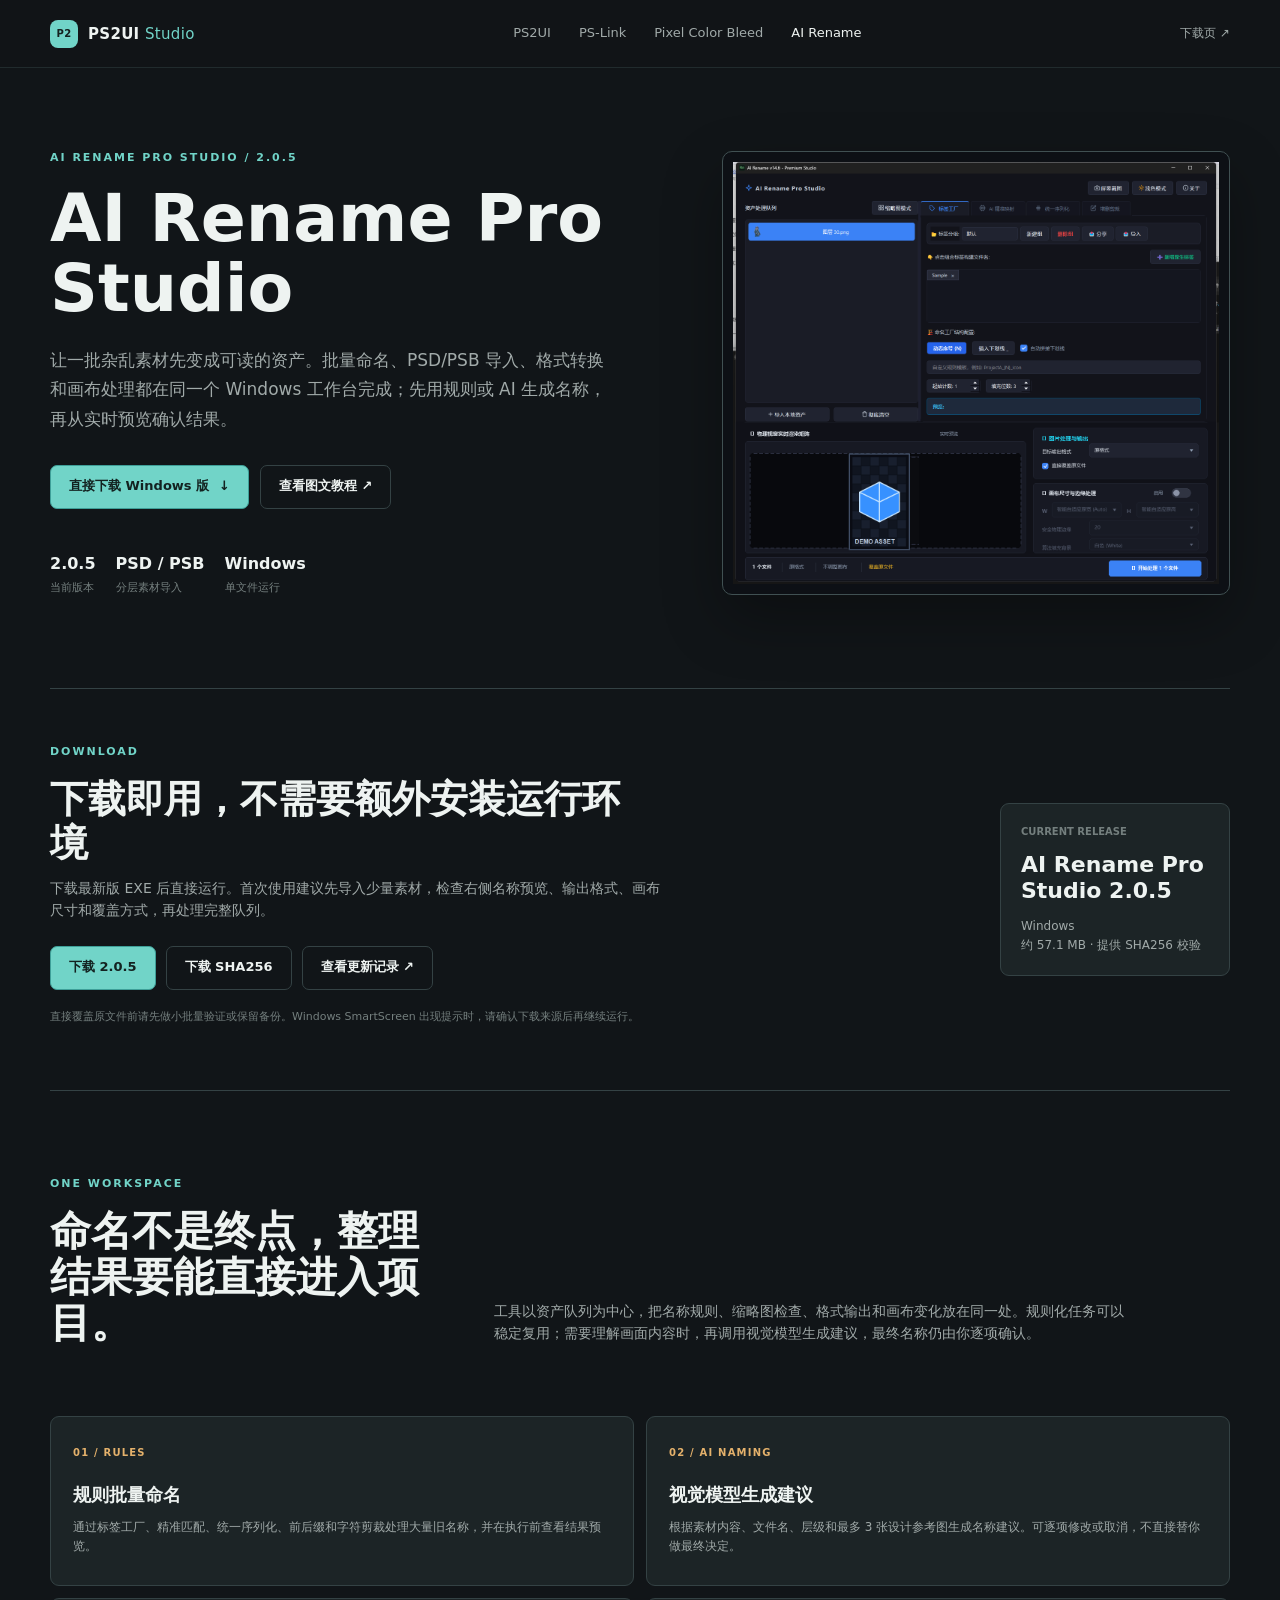
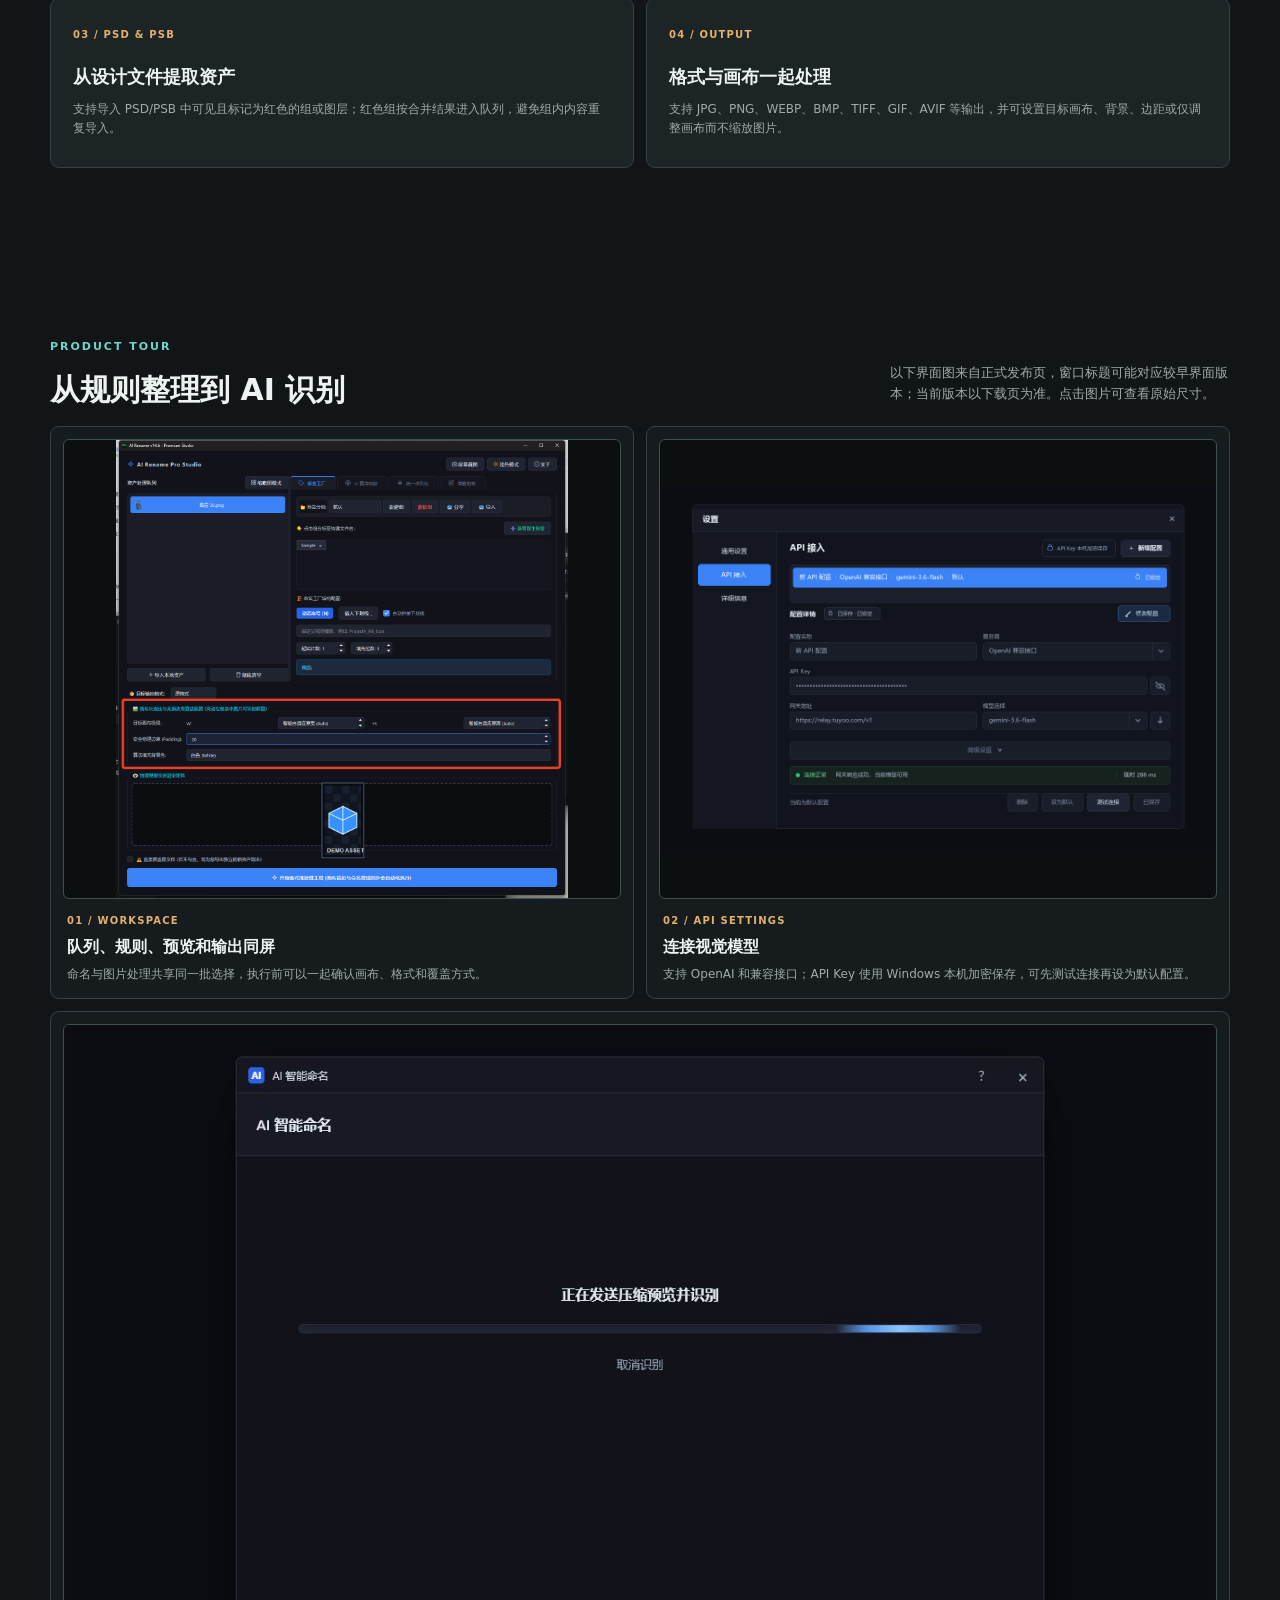
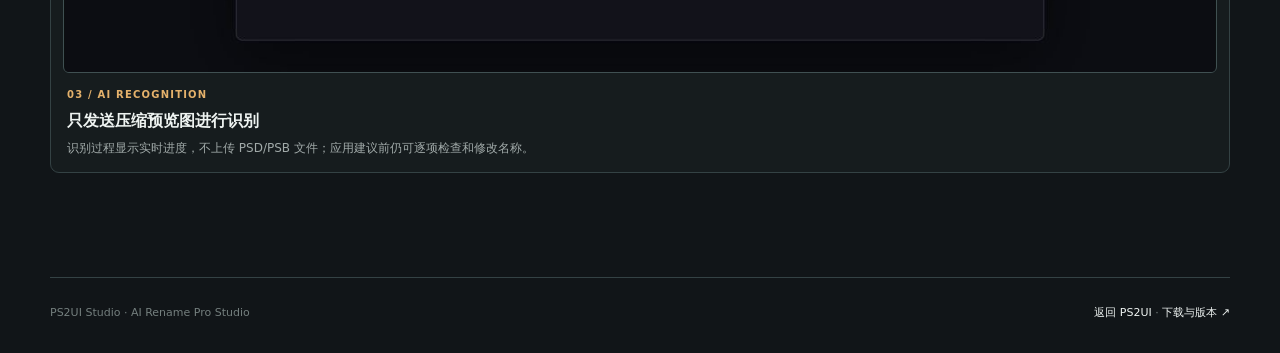
==== ai-rename.html @ 62782f6d "feat: add AI Rename product page" ====
<!doctype html>
<html lang="zh-CN">
  <head>
    <meta charset="UTF-8" />
    <meta name="viewport" content="width=device-width, initial-scale=1" />
    <meta name="theme-color" content="#111518" />
    <meta name="description" content="AI Rename Pro Studio 是面向设计资产、游戏资源和图片素材的 Windows 批量命名与整理工具。" />
    <title>AI Rename Pro Studio | PS2UI Studio</title>
    <link rel="stylesheet" href="./styles.css" />
  </head>
  <body class="tool-page">
    <header class="site-header">
      <a class="wordmark" href="./" aria-label="PS2UI Studio 首页"><span class="wordmark-mark">P2</span><span>PS2UI <em>Studio</em></span></a>
      <nav class="site-nav" aria-label="主导航">
        <a href="./">PS2UI</a>
        <a href="./ps-link.html">PS-Link</a>
        <a href="./pixel-color-bleed.html">Pixel Color Bleed</a>
        <a class="current" href="./ai-rename.html" aria-current="page">AI Rename</a>
      </nav>
      <a class="header-link" href="https://github.com/LeoWalker023/AI-Rename-Pro-Studio-Releases/releases/latest" target="_blank" rel="noreferrer">下载页 <span aria-hidden="true">↗</span></a>
    </header>

    <main id="top">
      <section class="tool-page-hero section-shell">
        <div class="tool-page-copy">
          <p class="eyebrow">AI RENAME PRO STUDIO / 2.0.5</p>
          <h1>AI Rename Pro Studio</h1>
          <p class="hero-lead">让一批杂乱素材先变成可读的资产。批量命名、PSD/PSB 导入、格式转换和画布处理都在同一个 Windows 工作台完成；先用规则或 AI 生成名称，再从实时预览确认结果。</p>
          <div class="hero-actions"><a class="button button-primary" href="https://github.com/LeoWalker023/AI-Rename-Pro-Studio-Releases/releases/download/v2.0.5/AI-Rename-Pro-Studio-2.0.5.exe">直接下载 Windows 版 <span aria-hidden="true">↓</span></a><a class="button button-quiet" href="https://github.com/LeoWalker023/AI-Rename-Pro-Studio-Releases/blob/main/docs/AI-RENAME-README.md" target="_blank" rel="noreferrer">查看图文教程 ↗</a></div>
          <div class="hero-facts" aria-label="AI Rename Pro Studio 信息"><span><strong>2.0.5</strong> 当前版本</span><span><strong>PSD / PSB</strong> 分层素材导入</span><span><strong>Windows</strong> 单文件运行</span></div>
        </div>
        <div class="tool-page-visual ai-rename-visual"><a href="./assets/ai-rename-main.png" target="_blank" rel="noreferrer"><img src="./assets/ai-rename-main.png" alt="AI Rename Pro Studio 主界面，包含资产队列、命名规则、输出与画布设置" /></a></div>
      </section>

      <section class="section-shell tool-download ai-rename-download">
        <div class="tool-download-copy">
          <p class="eyebrow">DOWNLOAD</p>
          <h2>下载即用，不需要额外安装运行环境</h2>
          <p>下载最新版 EXE 后直接运行。首次使用建议先导入少量素材，检查右侧名称预览、输出格式、画布尺寸和覆盖方式，再处理完整队列。</p>
          <div class="tool-download-actions"><a class="button button-primary" href="https://github.com/LeoWalker023/AI-Rename-Pro-Studio-Releases/releases/download/v2.0.5/AI-Rename-Pro-Studio-2.0.5.exe">下载 2.0.5</a><a class="button button-quiet" href="https://github.com/LeoWalker023/AI-Rename-Pro-Studio-Releases/releases/download/v2.0.5/AI-Rename-Pro-Studio-2.0.5.exe.sha256">下载 SHA256</a><a class="button button-quiet" href="https://github.com/LeoWalker023/AI-Rename-Pro-Studio-Releases/releases/latest" target="_blank" rel="noreferrer">查看更新记录 ↗</a></div>
          <p class="tool-note">直接覆盖原文件前请先做小批量验证或保留备份。Windows SmartScreen 出现提示时，请确认下载来源后再继续运行。</p>
        </div>
        <aside class="download-spec" aria-label="下载信息"><span>CURRENT RELEASE</span><strong>AI Rename Pro Studio 2.0.5</strong><small>Windows<br />约 57.1 MB · 提供 SHA256 校验</small></aside>
      </section>

      <section class="section-shell tool-explanation">
        <div><p class="eyebrow">ONE WORKSPACE</p><h2>命名不是终点，整理结果要能直接进入项目。</h2></div>
        <p>工具以资产队列为中心，把名称规则、缩略图检查、格式输出和画布变化放在同一处。规则化任务可以稳定复用；需要理解画面内容时，再调用视觉模型生成建议，最终名称仍由你逐项确认。</p>
      </section>

      <section class="section-shell tool-detail-grid">
        <article class="tool-detail"><span class="guide-kicker">01 / RULES</span><h3>规则批量命名</h3><p>通过标签工厂、精准匹配、统一序列化、前后缀和字符剪裁处理大量旧名称，并在执行前查看结果预览。</p></article>
        <article class="tool-detail"><span class="guide-kicker">02 / AI NAMING</span><h3>视觉模型生成建议</h3><p>根据素材内容、文件名、层级和最多 3 张设计参考图生成名称建议。可逐项修改或取消，不直接替你做最终决定。</p></article>
        <article class="tool-detail"><span class="guide-kicker">03 / PSD &amp; PSB</span><h3>从设计文件提取资产</h3><p>支持导入 PSD/PSB 中可见且标记为红色的组或图层；红色组按合并结果进入队列，避免组内内容重复导入。</p></article>
        <article class="tool-detail"><span class="guide-kicker">04 / OUTPUT</span><h3>格式与画布一起处理</h3><p>支持 JPG、PNG、WEBP、BMP、TIFF、GIF、AVIF 等输出，并可设置目标画布、背景、边距或仅调整画布而不缩放图片。</p></article>
      </section>

      <section class="section-shell ai-rename-showcase">
        <div class="panel-gallery-heading"><div><p class="eyebrow">PRODUCT TOUR</p><h3>从规则整理到 AI 识别</h3></div><p>以下界面图来自正式发布页，窗口标题可能对应较早界面版本；当前版本以下载页为准。点击图片可查看原始尺寸。</p></div>
        <div class="panel-gallery ai-rename-gallery">
          <figure class="panel-shot"><div class="panel-shot-image"><a href="./assets/ai-rename-workspace.png" target="_blank" rel="noreferrer"><img src="./assets/ai-rename-workspace.png" alt="AI Rename Pro Studio 画布处理和批量执行界面" /></a></div><figcaption><span class="panel-shot-kicker">01 / WORKSPACE</span><strong>队列、规则、预览和输出同屏</strong><span>命名与图片处理共享同一批选择，执行前可以一起确认画布、格式和覆盖方式。</span></figcaption></figure>
          <figure class="panel-shot"><div class="panel-shot-image"><a href="./assets/ai-rename-api-settings.png" target="_blank" rel="noreferrer"><img src="./assets/ai-rename-api-settings.png" alt="AI Rename Pro Studio API 接入设置界面" /></a></div><figcaption><span class="panel-shot-kicker">02 / API SETTINGS</span><strong>连接视觉模型</strong><span>支持 OpenAI 和兼容接口；API Key 使用 Windows 本机加密保存，可先测试连接再设为默认配置。</span></figcaption></figure>
          <figure class="panel-shot panel-shot-wide"><div class="panel-shot-image"><a href="./assets/ai-rename-ai-progress.jpg" target="_blank" rel="noreferrer"><img src="./assets/ai-rename-ai-progress.jpg" alt="AI Rename Pro Studio 正在发送压缩预览并进行 AI 识别" /></a></div><figcaption><span class="panel-shot-kicker">03 / AI RECOGNITION</span><strong>只发送压缩预览图进行识别</strong><span>识别过程显示实时进度，不上传 PSD/PSB 文件；应用建议前仍可逐项检查和修改名称。</span></figcaption></figure>
        </div>
      </section>
    </main>

    <footer class="site-footer section-shell"><span>PS2UI Studio · AI Rename Pro Studio</span><span><a href="./">返回 PS2UI</a> · <a href="https://github.com/LeoWalker023/AI-Rename-Pro-Studio-Releases/releases/latest" target="_blank" rel="noreferrer">下载与版本 ↗</a></span></footer>
  </body>
</html>
---- styles.css ----
:root {
  --ink: #eef3f1;
  --muted: #a1aaa9;
  --quiet: #747f7e;
  --bg: #111518;
  --band: #171d1f;
  --surface: #1c2426;
  --surface-2: #232c2e;
  --line: #344244;
  --teal: #71d4c8;
  --teal-deep: #3e9f98;
  --amber: #e4b16b;
  --coral: #e2776d;
}

* { box-sizing: border-box; }

html { scroll-behavior: smooth; }

body {
  margin: 0;
  color: var(--ink);
  background: var(--bg);
  font-family: Inter, ui-sans-serif, system-ui, -apple-system, BlinkMacSystemFont, "Segoe UI", "Microsoft YaHei", sans-serif;
  font-size: 15px;
  line-height: 1.6;
}

a { color: inherit; text-decoration: none; }

.section-shell { width: min(1180px, calc(100% - 48px)); margin: 0 auto; }

.site-header {
  position: sticky;
  top: 0;
  z-index: 10;
  display: flex;
  align-items: center;
  justify-content: space-between;
  gap: 24px;
  min-height: 68px;
  padding: 0 max(24px, calc((100vw - 1180px) / 2));
  border-bottom: 1px solid rgba(112, 143, 142, 0.18);
  background: rgba(17, 21, 24, 0.94);
  backdrop-filter: blur(14px);
}

.wordmark { display: inline-flex; align-items: center; gap: 10px; font-size: 15px; font-weight: 700; letter-spacing: .02em; }
.wordmark em { color: var(--teal); font-style: normal; font-weight: 500; }
.wordmark-mark { display: grid; place-items: center; width: 28px; height: 28px; border-radius: 8px; color: #14211f; background: var(--teal); font-size: 10px; font-weight: 800; }
.site-nav { display: flex; gap: 28px; color: var(--muted); font-size: 13px; }
.site-nav a:hover, .header-link:hover, .text-link:hover { color: var(--teal); }
.site-nav a.current { color: var(--ink); }
.header-link { color: var(--muted); font-size: 12px; }

.hero { display: grid; grid-template-columns: minmax(0, .92fr) minmax(420px, 1.08fr); align-items: center; gap: 76px; min-height: 620px; padding-top: 68px; padding-bottom: 76px; }
.eyebrow { margin: 0 0 16px; color: var(--teal); font-size: 11px; font-weight: 700; letter-spacing: .18em; }
h1, h2, h3, p { margin-top: 0; }
h1 { max-width: 620px; margin-bottom: 22px; font-size: clamp(42px, 5.2vw, 72px); line-height: 1.06; letter-spacing: 0; }
.hero-lead { max-width: 560px; margin-bottom: 30px; color: var(--muted); font-size: 17px; line-height: 1.75; }
.hero-actions { display: flex; flex-wrap: wrap; gap: 11px; }
.button { display: inline-flex; align-items: center; justify-content: center; gap: 10px; min-height: 44px; padding: 0 18px; border: 1px solid var(--line); border-radius: 7px; font-size: 13px; font-weight: 700; }
.button-primary { border-color: var(--teal-deep); color: #132220; background: var(--teal); }
.button-primary:hover { background: #8ce2d8; }
.button-quiet { color: var(--ink); background: transparent; }
.button-quiet:hover { border-color: var(--teal-deep); color: var(--teal); }
.hero-facts { display: flex; flex-wrap: wrap; gap: 20px; margin-top: 42px; color: var(--quiet); font-size: 11px; }
.hero-facts strong { display: block; margin-bottom: 3px; color: var(--ink); font-size: 16px; font-variant-numeric: tabular-nums; }

.hero-visual { min-width: 0; }
.visual-window { overflow: hidden; border: 1px solid #405052; border-radius: 12px; background: var(--surface); box-shadow: 0 25px 70px rgba(0, 0, 0, .32); }
.visual-window-bar { display: flex; align-items: center; gap: 6px; height: 40px; padding: 0 16px; border-bottom: 1px solid var(--line); color: #8d9997; background: #182022; font-size: 10px; }
.visual-window-bar span { width: 7px; height: 7px; border-radius: 50%; background: #56605f; }
.visual-window-bar span:first-child { background: var(--coral); }
.visual-window-bar span:nth-child(2) { background: var(--amber); }
.visual-window-bar span:nth-child(3) { background: var(--teal); }
.visual-window-bar b { margin-left: 8px; font-weight: 600; letter-spacing: .06em; }
.visual-window-body { display: grid; grid-template-columns: 148px minmax(0, 1fr); min-height: 360px; }
.visual-sidebar { padding: 22px 14px; border-right: 1px solid var(--line); background: #192022; }
.sidebar-label { display: block; margin-bottom: 10px; color: #6f7c7a; font-size: 9px; font-weight: 700; letter-spacing: .14em; }
.sidebar-label.lower { margin-top: 28px; }
.sidebar-item { display: block; padding: 8px 9px; border-radius: 5px; color: #87918f; font-size: 11px; }
.sidebar-item.active { color: var(--ink); background: #2b4746; }
.target-chip { display: inline-block; margin: 0 4px 6px 0; padding: 3px 6px; border: 1px solid #3d5554; border-radius: 999px; color: #8cc3bd; font-size: 9px; }
.visual-stage { display: flex; flex-direction: column; justify-content: center; min-width: 0; padding: 30px 34px; background: #202729; }
.stage-caption, .stage-footer { display: flex; justify-content: space-between; gap: 16px; color: #8c9997; font-size: 10px; }
.stage-caption b { color: var(--teal); font-weight: 600; }
.slice-art { display: grid; grid-template-columns: 26% 48% 26%; grid-template-rows: 29% 42% 29%; width: min(100%, 390px); aspect-ratio: 1.9; margin: 24px auto; border: 1px solid #74cfc6; background: #315b58; box-shadow: 0 14px 28px rgba(0, 0, 0, .25); }
.slice-art i { display: block; border: 1px solid rgba(164, 238, 230, .3); background: #407772; }
.slice-art i:nth-child(2), .slice-art i:nth-child(4), .slice-art i:nth-child(6), .slice-art i:nth-child(8) { background: #4e9189; }
.slice-art i:nth-child(5) { background: #65a8a0; }
.stage-footer { justify-content: flex-start; align-items: center; flex-wrap: wrap; }
.stage-dot, .live-dot { display: inline-block; width: 7px; height: 7px; border-radius: 50%; background: var(--teal); box-shadow: 0 0 0 3px rgba(113, 212, 200, .12); }
.stage-size { margin-left: auto; color: #6c7b79; }

.release-band { display: flex; justify-content: space-between; gap: 24px; padding: 15px max(24px, calc((100vw - 1180px) / 2)); border-top: 1px solid var(--line); border-bottom: 1px solid var(--line); color: var(--muted); background: var(--band); font-size: 12px; }
.release-band > div:first-child { display: flex; align-items: center; gap: 10px; color: var(--ink); }
.release-band-note { color: var(--quiet); }

.content-section { padding-top: 104px; padding-bottom: 104px; }
.section-heading { display: flex; align-items: end; justify-content: space-between; gap: 48px; margin-bottom: 36px; }
.section-heading.compact { margin-bottom: 28px; }
.section-heading h2 { margin-bottom: 0; font-size: clamp(28px, 3vw, 42px); line-height: 1.15; }
.section-heading > p { max-width: 390px; margin-bottom: 3px; color: var(--muted); font-size: 13px; }
.text-link { color: var(--teal); font-size: 12px; font-weight: 700; white-space: nowrap; }
.product-grid { display: grid; grid-template-columns: repeat(3, minmax(0, 1fr)); gap: 12px; }
.product-card { display: flex; flex-direction: column; min-height: 258px; padding: 22px; border: 1px solid var(--line); border-radius: 9px; background: var(--surface); }
.product-card:hover { border-color: #50706e; background: var(--surface-2); }
.product-card-featured { border-color: #5b9f98; background: #203331; }
.product-card-featured:hover { border-color: var(--teal); background: #27413f; }
.product-card-featured .product-icon { border-color: var(--teal); color: #112321; background: var(--teal); }
.product-card-featured .product-kind { color: var(--amber); }
.product-top { display: flex; align-items: flex-start; justify-content: space-between; gap: 16px; }
.product-icon { display: grid; place-items: center; width: 32px; height: 32px; border: 1px solid #4a6664; border-radius: 8px; color: var(--teal); background: #243a39; font-size: 10px; font-weight: 800; letter-spacing: .04em; }
.product-kind { color: var(--quiet); font-size: 10px; text-align: right; }
.product-card h3 { margin: 24px 0 6px; font-size: 20px; }
.product-host { min-height: 42px; color: var(--muted); font-size: 12px; }
.product-description { margin: 0; color: var(--quiet); font-size: 12px; line-height: 1.55; }
.product-meta { display: flex; align-items: center; justify-content: space-between; gap: 10px; margin-top: auto; padding-top: 20px; border-top: 1px solid #303b3d; }
.product-version { color: var(--teal); font-size: 12px; font-weight: 700; font-variant-numeric: tabular-nums; }
.product-download { color: var(--ink); font-size: 12px; font-weight: 700; }
.product-download:hover { color: var(--teal); }
.loading-state { grid-column: 1 / -1; padding: 28px; border: 1px dashed var(--line); color: var(--muted); text-align: center; }
.error-state { color: var(--coral); }

.installer-showcase { border-top: 1px solid var(--line); }
.installer-gallery { display: grid; grid-template-columns: repeat(2, minmax(0, 1fr)); gap: 12px; }
.installer-shot { min-width: 0; margin: 0; padding: 12px; border: 1px solid var(--line); border-radius: 9px; background: #161c1e; }
.installer-shot-main { grid-column: 1 / -1; }
.installer-shot-image { display: flex; align-items: center; justify-content: center; width: 100%; overflow: hidden; aspect-ratio: 1.3; border: 1px solid #405052; border-radius: 6px; background: #0b0f10; }
.installer-shot-main .installer-shot-image { max-height: 720px; aspect-ratio: 1.64; }
.installer-shot-image img { display: block; width: 100%; height: 100%; object-fit: contain; }
.installer-shot figcaption { display: flex; flex-direction: column; gap: 5px; padding: 14px 4px 2px; }
.installer-shot strong { font-size: 16px; }
.installer-shot figcaption span:last-child { color: var(--muted); font-size: 12px; }

.workflow-section { border-top: 1px solid var(--line); }
.workflow-line { display: grid; grid-template-columns: repeat(3, 1fr); gap: 0; border-top: 1px solid var(--line); }
.workflow-step { min-height: 204px; padding: 24px 28px 20px 0; border-right: 1px solid var(--line); }
.workflow-step + .workflow-step { padding-left: 28px; }
.workflow-step:last-child { border-right: 0; }
.step-number { color: var(--amber); font-size: 11px; font-weight: 700; letter-spacing: .12em; }
.workflow-step h3 { margin: 24px 0 8px; font-size: 17px; }
.workflow-step p { max-width: 260px; margin-bottom: 0; color: var(--muted); font-size: 12px; }

.tutorial-section { border-top: 1px solid var(--line); }
.tutorial-video { display: grid; grid-template-columns: minmax(220px, .72fr) minmax(0, 1.28fr); align-items: stretch; gap: 30px; margin-bottom: 38px; padding: 22px; border: 1px solid var(--line); border-radius: 9px; background: linear-gradient(115deg, #1b2527 0%, #182022 100%); }
.tutorial-video-copy { display: flex; flex-direction: column; justify-content: center; min-width: 0; }
.tutorial-video-copy .eyebrow { margin-bottom: 12px; }
.tutorial-video-copy h3 { max-width: 340px; margin-bottom: 12px; font-size: clamp(21px, 2.4vw, 30px); line-height: 1.2; }
.tutorial-video-copy p:not(.eyebrow) { max-width: 380px; margin-bottom: 22px; color: var(--muted); font-size: 13px; }
.tutorial-video-details { display: flex; align-items: center; justify-content: space-between; flex-wrap: wrap; gap: 12px; color: var(--quiet); font-size: 11px; }
.video-download { color: var(--teal); font-weight: 700; }
.video-download:hover { color: var(--ink); }
.tutorial-video-frame { min-width: 0; overflow: hidden; aspect-ratio: 16 / 9; border: 1px solid #405052; border-radius: 7px; background: #0b0f10; box-shadow: 0 18px 34px rgba(0, 0, 0, .22); }
.tutorial-video-frame video { display: block; width: 100%; height: 100%; background: #0b0f10; object-fit: contain; }
.panel-gallery-heading { display: flex; align-items: end; justify-content: space-between; gap: 28px; margin: 46px 0 18px; }
.panel-gallery-heading h3 { margin-bottom: 0; font-size: clamp(21px, 2.4vw, 30px); line-height: 1.2; }
.panel-gallery-heading > p { max-width: 340px; margin-bottom: 3px; color: var(--muted); font-size: 13px; }
.panel-gallery { display: grid; grid-template-columns: repeat(3, minmax(0, 1fr)); gap: 12px; margin-bottom: 38px; }
.panel-shot { min-width: 0; margin: 0; padding: 12px; border: 1px solid var(--line); border-radius: 9px; background: #161c1e; }
.panel-shot-image { display: flex; align-items: flex-start; justify-content: center; height: 620px; overflow: hidden; border: 1px solid #405052; border-radius: 6px; background: #0b0f10; }
.panel-shot-image a { display: flex; align-items: flex-start; justify-content: center; width: 100%; height: 100%; }
.panel-shot-image img { display: block; width: 100%; height: 100%; object-fit: contain; }
.panel-shot figcaption { display: flex; flex-direction: column; gap: 5px; padding: 14px 4px 2px; }
.panel-shot-kicker { color: var(--amber); font-size: 10px; font-weight: 700; letter-spacing: .12em; }
.panel-shot strong { font-size: 16px; }
.panel-shot figcaption span:last-child { color: var(--muted); font-size: 12px; }
.guide-grid { display: grid; grid-template-columns: repeat(3, 1fr); gap: 12px; }
.guide-item { display: flex; flex-direction: column; min-height: 180px; padding: 22px; border: 1px solid var(--line); border-radius: 9px; background: #161c1e; }
.guide-item:hover { border-color: #50706e; background: var(--surface); }
.guide-kicker { color: var(--amber); font-size: 10px; font-weight: 700; letter-spacing: .12em; }
.guide-item strong { margin: 24px 0 7px; font-size: 17px; }
.guide-item span:last-child { color: var(--muted); font-size: 12px; }

.tool-page-hero { display: grid; grid-template-columns: minmax(0, 1fr) minmax(340px, .84fr); align-items: center; gap: 68px; min-height: 620px; padding-top: 72px; padding-bottom: 82px; }
.tool-page-copy { min-width: 0; }
.tool-page-copy h1 { max-width: 660px; margin-bottom: 22px; }
.tool-page-visual { display: flex; align-items: flex-start; justify-content: center; min-width: 0; max-height: 590px; overflow: hidden; border: 1px solid #405052; border-radius: 10px; background: #0b0f10; box-shadow: 0 24px 60px rgba(0, 0, 0, .3); }
.tool-page-visual img { display: block; width: 100%; height: 100%; object-fit: contain; }
.tool-page-visual:not(.pixel-bleed-visual) img { width: auto; max-width: 100%; max-height: 590px; }
.pixel-bleed-visual { min-height: 500px; padding: 18px; background: #0f1415; }
.ai-rename-visual { padding: 10px; background: #0d1015; }
.ai-rename-visual a { display: flex; align-items: center; justify-content: center; width: 100%; height: 100%; }
.ai-rename-download { grid-template-columns: minmax(0, 1fr) 260px; }
.download-spec { display: grid; gap: 12px; padding: 20px; border: 1px solid var(--line); border-radius: 9px; background: var(--surface); }
.download-spec span { color: var(--quiet); font-size: 10px; font-weight: 700; letter-spacing: 0; }
.download-spec strong { font-size: 22px; line-height: 1.2; }
.download-spec small { color: var(--muted); font-size: 12px; }
.tool-download { display: grid; grid-template-columns: minmax(0, 1fr) 230px; align-items: center; gap: 48px; padding-top: 54px; padding-bottom: 54px; border-top: 1px solid var(--line); border-bottom: 1px solid var(--line); }
.tool-download-copy h2 { max-width: 580px; margin-bottom: 12px; font-size: clamp(26px, 3vw, 42px); line-height: 1.15; }
.tool-download-copy > p:not(.eyebrow) { max-width: 620px; color: var(--muted); font-size: 14px; }
.tool-download-actions { display: flex; align-items: center; flex-wrap: wrap; gap: 10px; margin-top: 24px; }
.tool-note { margin-top: 18px; color: var(--quiet) !important; font-size: 11px !important; }
.qr-panel { display: flex; flex-direction: column; align-items: center; gap: 8px; padding: 16px; border: 1px solid var(--line); border-radius: 9px; background: var(--surface); text-align: center; }
.qr-panel img { display: block; width: 180px; height: 180px; padding: 8px; border-radius: 5px; background: #f2f5f2; }
.qr-panel strong { font-size: 14px; }
.qr-panel span { color: var(--muted); font-size: 11px; }
.tool-detail-grid { display: grid; grid-template-columns: repeat(2, minmax(0, 1fr)); gap: 12px; padding-top: 70px; padding-bottom: 104px; }
.tool-detail { min-height: 170px; padding: 22px; border: 1px solid var(--line); border-radius: 9px; background: var(--surface); }
.tool-detail h3 { margin: 18px 0 8px; font-size: 18px; }
.tool-detail p { margin-bottom: 0; color: var(--muted); font-size: 12px; }
.tool-explanation { display: grid; grid-template-columns: minmax(220px, .7fr) minmax(0, 1.3fr); align-items: end; gap: 48px; padding-top: 84px; padding-bottom: 0; }
.tool-explanation h2 { max-width: 390px; margin-bottom: 0; font-size: clamp(28px, 3.2vw, 44px); line-height: 1.12; }
.tool-explanation > p { max-width: 640px; margin-bottom: 2px; color: var(--muted); font-size: 14px; }
.ps-link-showcase { padding-top: 20px; padding-bottom: 94px; }
.ps-link-gallery { grid-template-columns: repeat(2, minmax(0, 1fr)); }
.ps-link-gallery .panel-shot-image { align-items: center; height: 480px; }
.ps-link-gallery .panel-shot-image a { align-items: center; }
.ps-link-gallery .panel-shot-image img { width: 100%; height: 100%; object-fit: contain; }
.ps-link-gallery .panel-shot-wide { grid-column: 1 / -1; }
.ps-link-gallery .panel-shot-wide .panel-shot-image { height: 520px; }
.ai-rename-showcase { padding-top: 20px; padding-bottom: 104px; }
.ai-rename-gallery { grid-template-columns: repeat(2, minmax(0, 1fr)); margin-bottom: 0; }
.ai-rename-gallery .panel-shot-image { align-items: center; height: 460px; }
.ai-rename-gallery .panel-shot-image a { align-items: center; }
.ai-rename-gallery .panel-shot-image img { width: 100%; height: 100%; object-fit: contain; }
.ai-rename-gallery .panel-shot-wide { grid-column: 1 / -1; }
.ai-rename-gallery .panel-shot-wide .panel-shot-image { height: auto; aspect-ratio: 16 / 9; }

.site-footer { display: flex; justify-content: space-between; gap: 24px; padding-top: 26px; padding-bottom: 32px; border-top: 1px solid var(--line); color: var(--quiet); font-size: 11px; }
.site-footer a { color: var(--ink); text-decoration: none; }
.site-footer a:hover { color: var(--teal); }

@media (max-width: 900px) {
  .hero { grid-template-columns: 1fr; gap: 42px; min-height: auto; padding-top: 58px; }
  .hero-visual { max-width: 680px; }
  .tool-page-hero { grid-template-columns: 1fr; gap: 42px; min-height: auto; padding-top: 58px; }
  .tool-page-visual { max-width: 620px; }
  .tool-page-visual:not(.pixel-bleed-visual) { justify-self: start; }
  .product-grid { grid-template-columns: repeat(2, minmax(0, 1fr)); }
}

@media (max-width: 640px) {
  .section-shell { width: min(100% - 32px, 560px); }
  .site-header { flex-wrap: wrap; gap: 8px 14px; padding: 10px 16px 0; }
  .site-nav { order: 3; width: calc(100% + 32px); margin: 0 -16px; padding: 0 16px; overflow-x: auto; gap: 4px; border-top: 1px solid rgba(112, 143, 142, .14); scrollbar-width: none; }
  .site-nav::-webkit-scrollbar { display: none; }
  .site-nav a { flex: 0 0 auto; padding: 10px 11px 9px; border-bottom: 2px solid transparent; white-space: nowrap; }
  .site-nav a.current { border-bottom-color: var(--teal); }
  .header-link { margin-left: auto; }
  h1 { font-size: 42px; }
  .hero-lead { font-size: 15px; }
  .hero-facts { gap: 14px; }
  .visual-window-body { grid-template-columns: 1fr; }
  .visual-sidebar { display: none; }
  .visual-stage { padding: 24px 18px; }
  .tool-page-visual { max-height: 560px; }
  .pixel-bleed-visual { min-height: 380px; padding: 12px; }
  .ai-rename-download { grid-template-columns: 1fr; }
  .tool-download { grid-template-columns: 1fr; gap: 28px; padding-top: 40px; padding-bottom: 40px; }
  .qr-panel { justify-self: start; }
  .tool-detail-grid { grid-template-columns: 1fr; padding-top: 46px; padding-bottom: 68px; }
  .tool-explanation { grid-template-columns: 1fr; gap: 18px; padding-top: 58px; }
  .release-band { flex-direction: column; gap: 5px; padding-left: 16px; padding-right: 16px; }
  .section-heading { display: block; }
  .section-heading > p { margin-top: 18px; }
  .tutorial-video { grid-template-columns: 1fr; gap: 20px; margin-bottom: 28px; padding: 16px; }
  .tutorial-video-copy h3 { max-width: none; }
  .tutorial-video-copy p:not(.eyebrow) { max-width: none; }
  .panel-gallery-heading { display: block; margin-top: 34px; }
  .panel-gallery-heading > p { max-width: none; margin-top: 12px; }
  .panel-gallery { grid-template-columns: 1fr; }
  .panel-shot-image { height: min(720px, 178vw); }
  .installer-gallery { grid-template-columns: 1fr; }
  .installer-shot-main { grid-column: auto; }
  .installer-shot-image, .installer-shot-main .installer-shot-image { max-height: none; }
  .installer-shot-main .installer-shot-image { aspect-ratio: 1.372; }
  .installer-shot:nth-child(2) .installer-shot-image { aspect-ratio: 1.161; }
  .installer-shot:nth-child(3) .installer-shot-image { aspect-ratio: 1.079; }
  .ps-link-gallery { grid-template-columns: 1fr; }
  .ps-link-gallery .panel-shot-wide { grid-column: auto; }
  .ps-link-gallery .panel-shot-image, .ps-link-gallery .panel-shot-wide .panel-shot-image { height: min(620px, 150vw); }
  .ai-rename-gallery { grid-template-columns: 1fr; }
  .ai-rename-gallery .panel-shot-wide { grid-column: auto; }
  .ai-rename-gallery .panel-shot-image, .ai-rename-gallery .panel-shot-wide .panel-shot-image { height: auto; min-height: 260px; aspect-ratio: 4 / 3; }
  .product-grid, .guide-grid { grid-template-columns: 1fr; }
  .workflow-line { grid-template-columns: 1fr; }
  .workflow-step, .workflow-step + .workflow-step { min-height: auto; padding: 22px 0; border-right: 0; border-bottom: 1px solid var(--line); }
  .workflow-step:last-child { border-bottom: 0; }
  .site-footer { display: block; }
  .site-footer span { display: block; }
  .site-footer span + span { margin-top: 8px; }
}
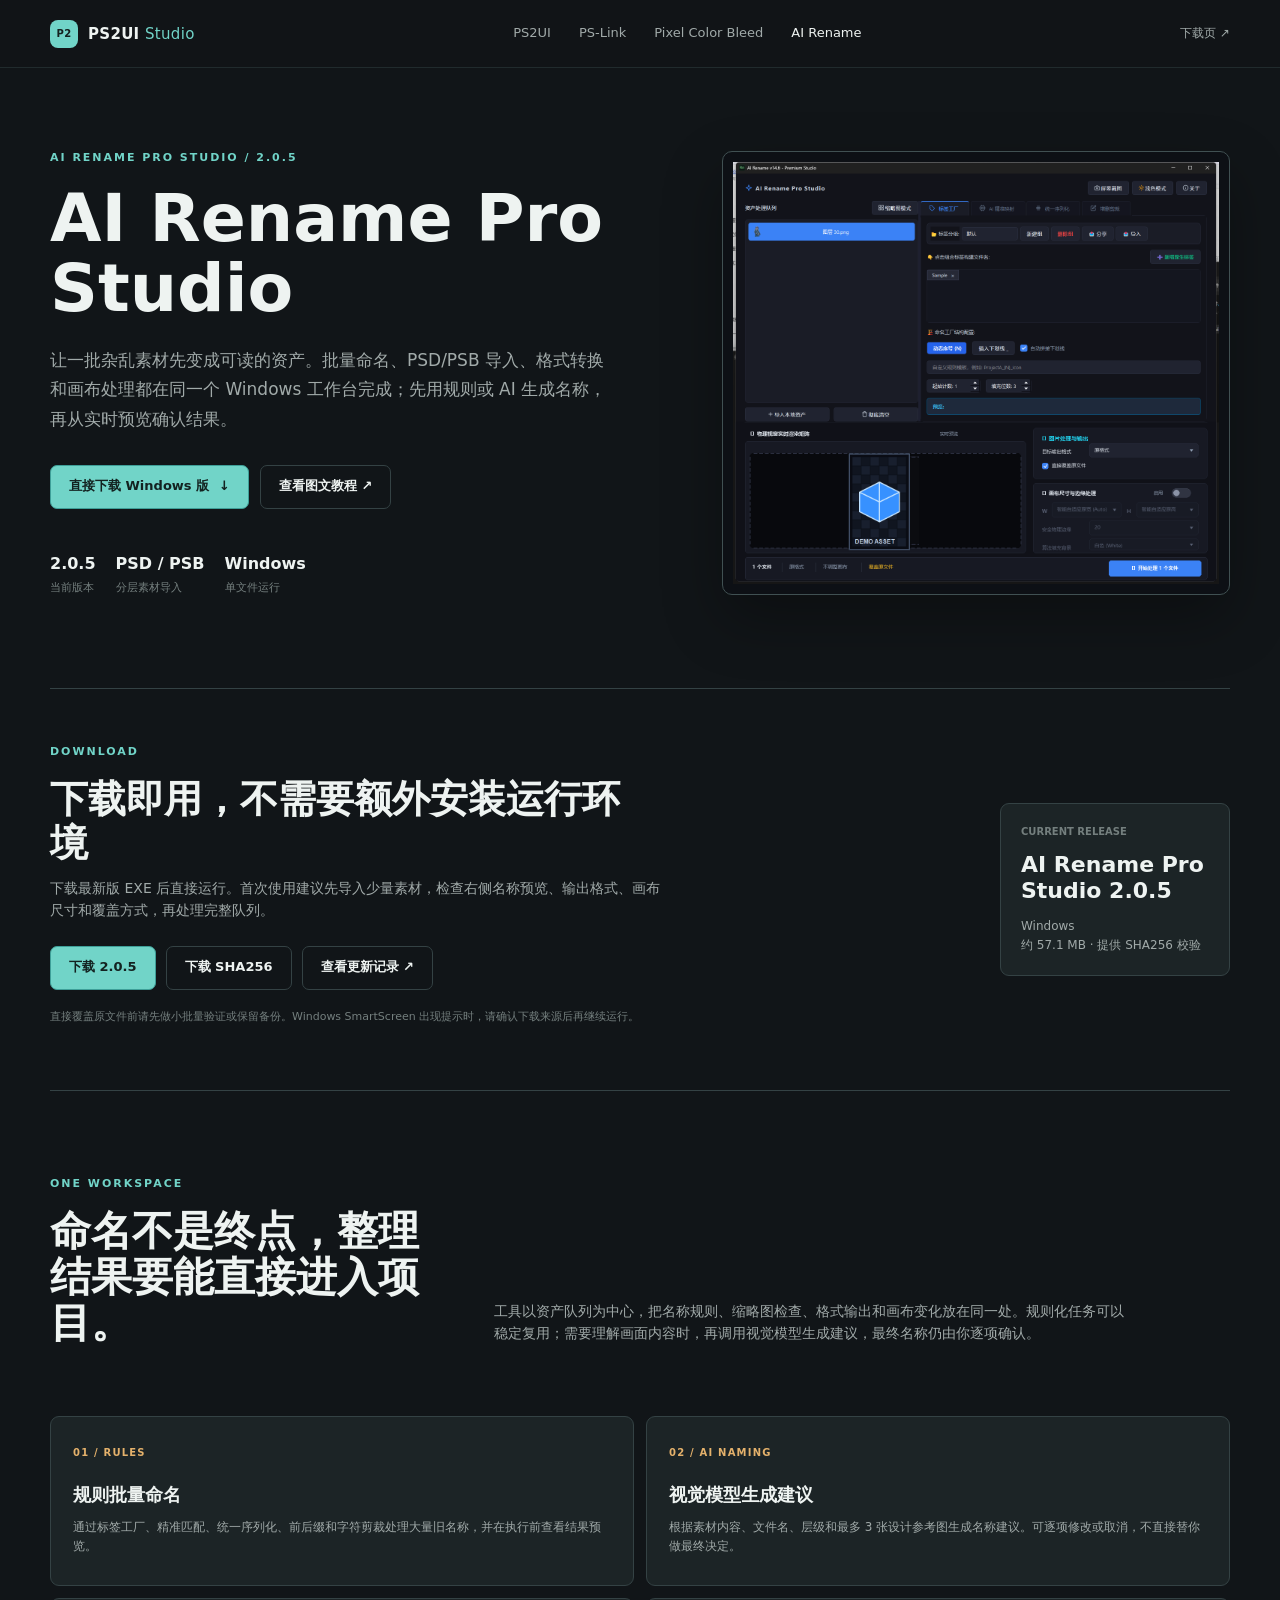
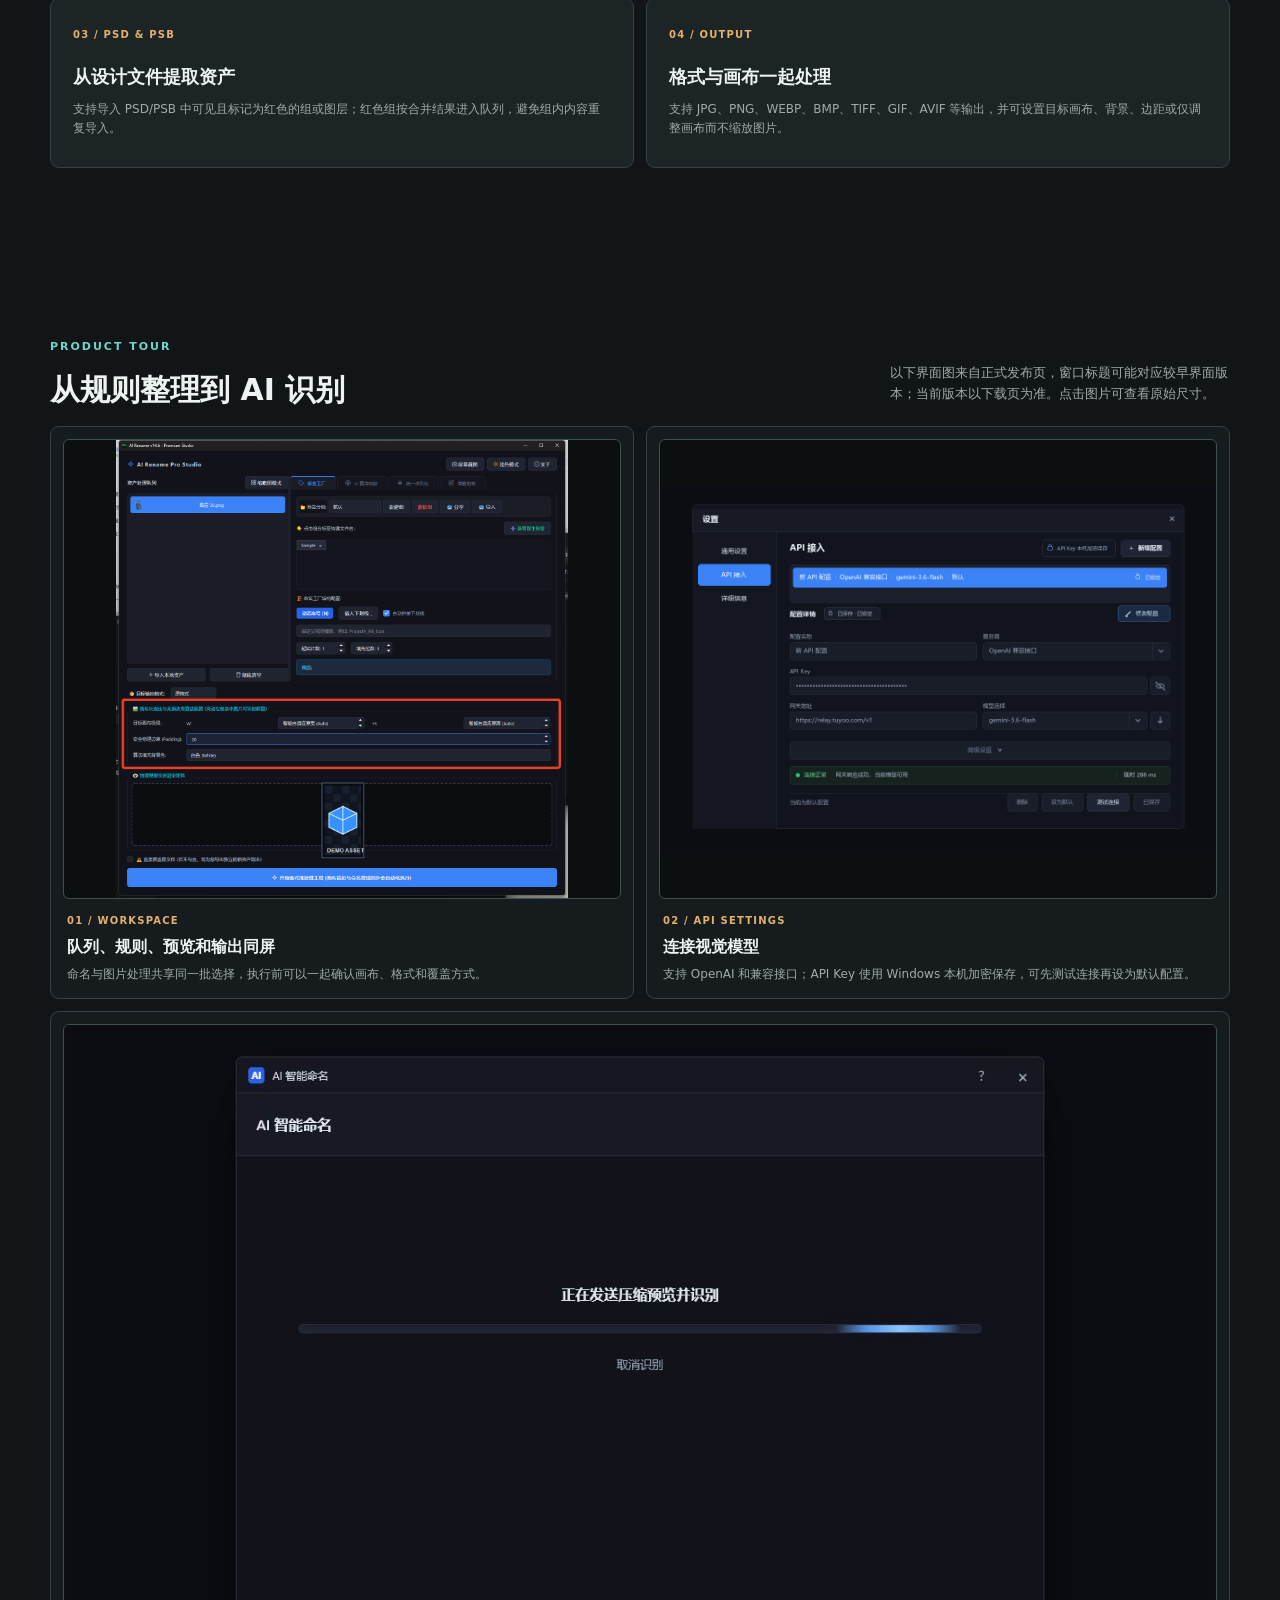
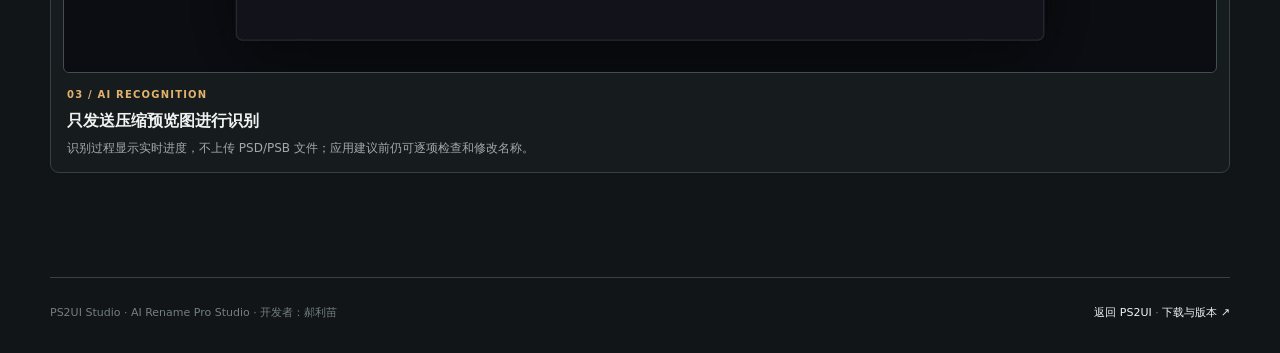
==== commit db6361fd: "docs: add developer credit" ====
--- a/ai-rename.html
+++ b/ai-rename.html
@@ -65,6 +65,6 @@
       </section>
     </main>
 
-    <footer class="site-footer section-shell"><span>PS2UI Studio · AI Rename Pro Studio</span><span><a href="./">返回 PS2UI</a> · <a href="https://github.com/LeoWalker023/AI-Rename-Pro-Studio-Releases/releases/latest" target="_blank" rel="noreferrer">下载与版本 ↗</a></span></footer>
+    <footer class="site-footer section-shell"><span>PS2UI Studio · AI Rename Pro Studio · 开发者：郝利苗</span><span><a href="./">返回 PS2UI</a> · <a href="https://github.com/LeoWalker023/AI-Rename-Pro-Studio-Releases/releases/latest" target="_blank" rel="noreferrer">下载与版本 ↗</a></span></footer>
   </body>
 </html>
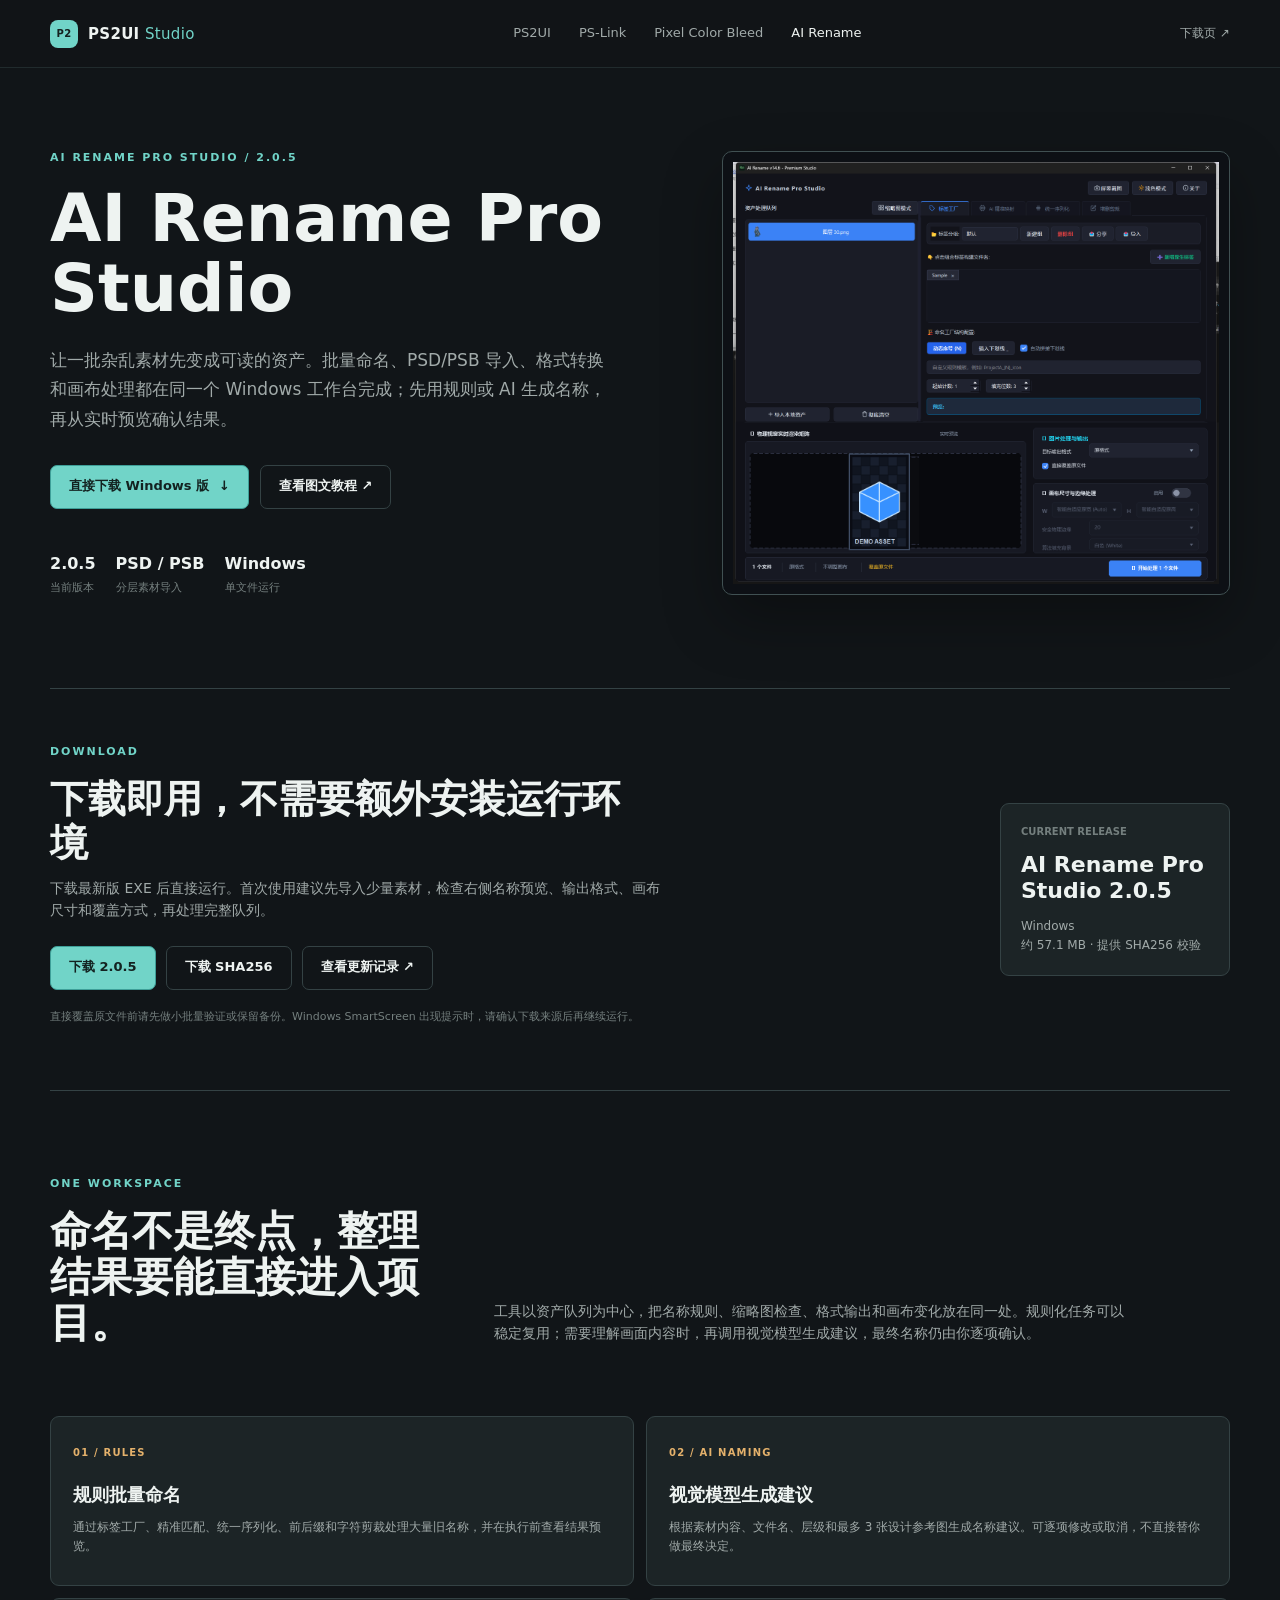
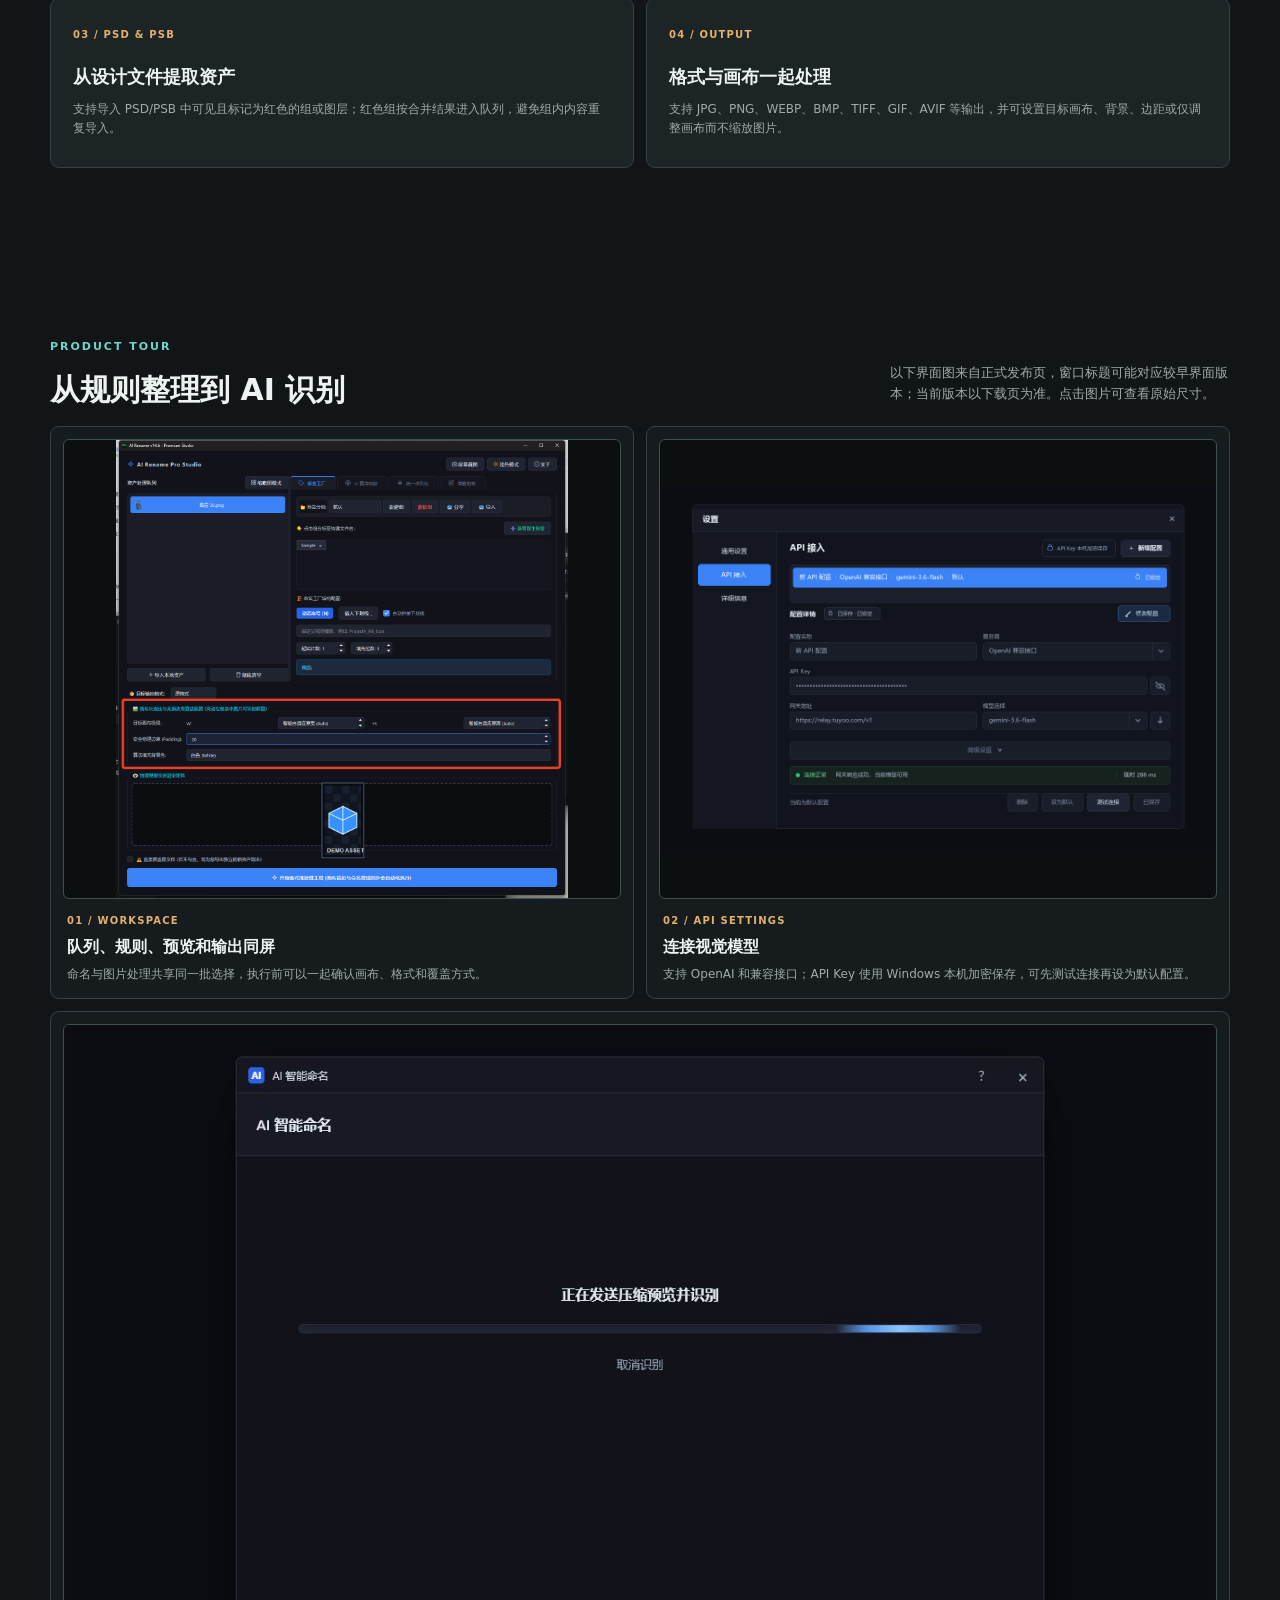
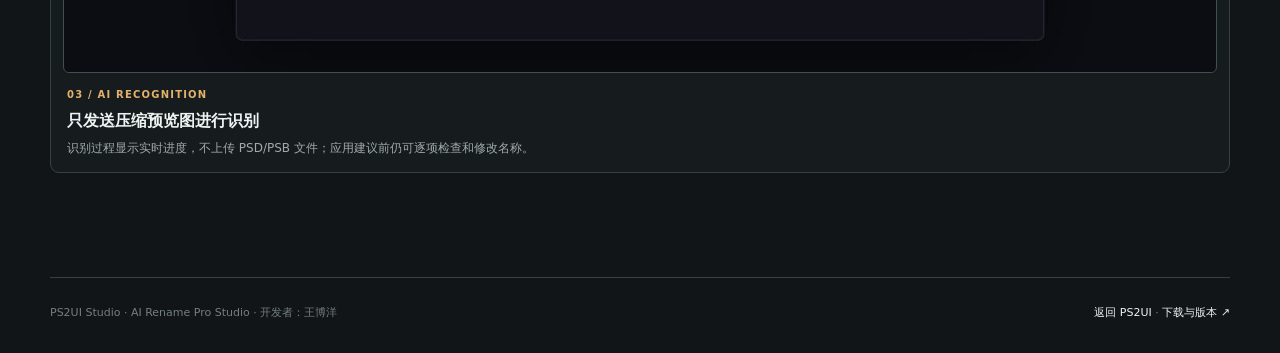
==== commit 0870a9cd: "docs: correct AI Rename developer credit" ====
--- a/ai-rename.html
+++ b/ai-rename.html
@@ -65,6 +65,6 @@
       </section>
     </main>
 
-    <footer class="site-footer section-shell"><span>PS2UI Studio · AI Rename Pro Studio · 开发者：郝利苗</span><span><a href="./">返回 PS2UI</a> · <a href="https://github.com/LeoWalker023/AI-Rename-Pro-Studio-Releases/releases/latest" target="_blank" rel="noreferrer">下载与版本 ↗</a></span></footer>
+    <footer class="site-footer section-shell"><span>PS2UI Studio · AI Rename Pro Studio · 开发者：王博洋</span><span><a href="./">返回 PS2UI</a> · <a href="https://github.com/LeoWalker023/AI-Rename-Pro-Studio-Releases/releases/latest" target="_blank" rel="noreferrer">下载与版本 ↗</a></span></footer>
   </body>
 </html>
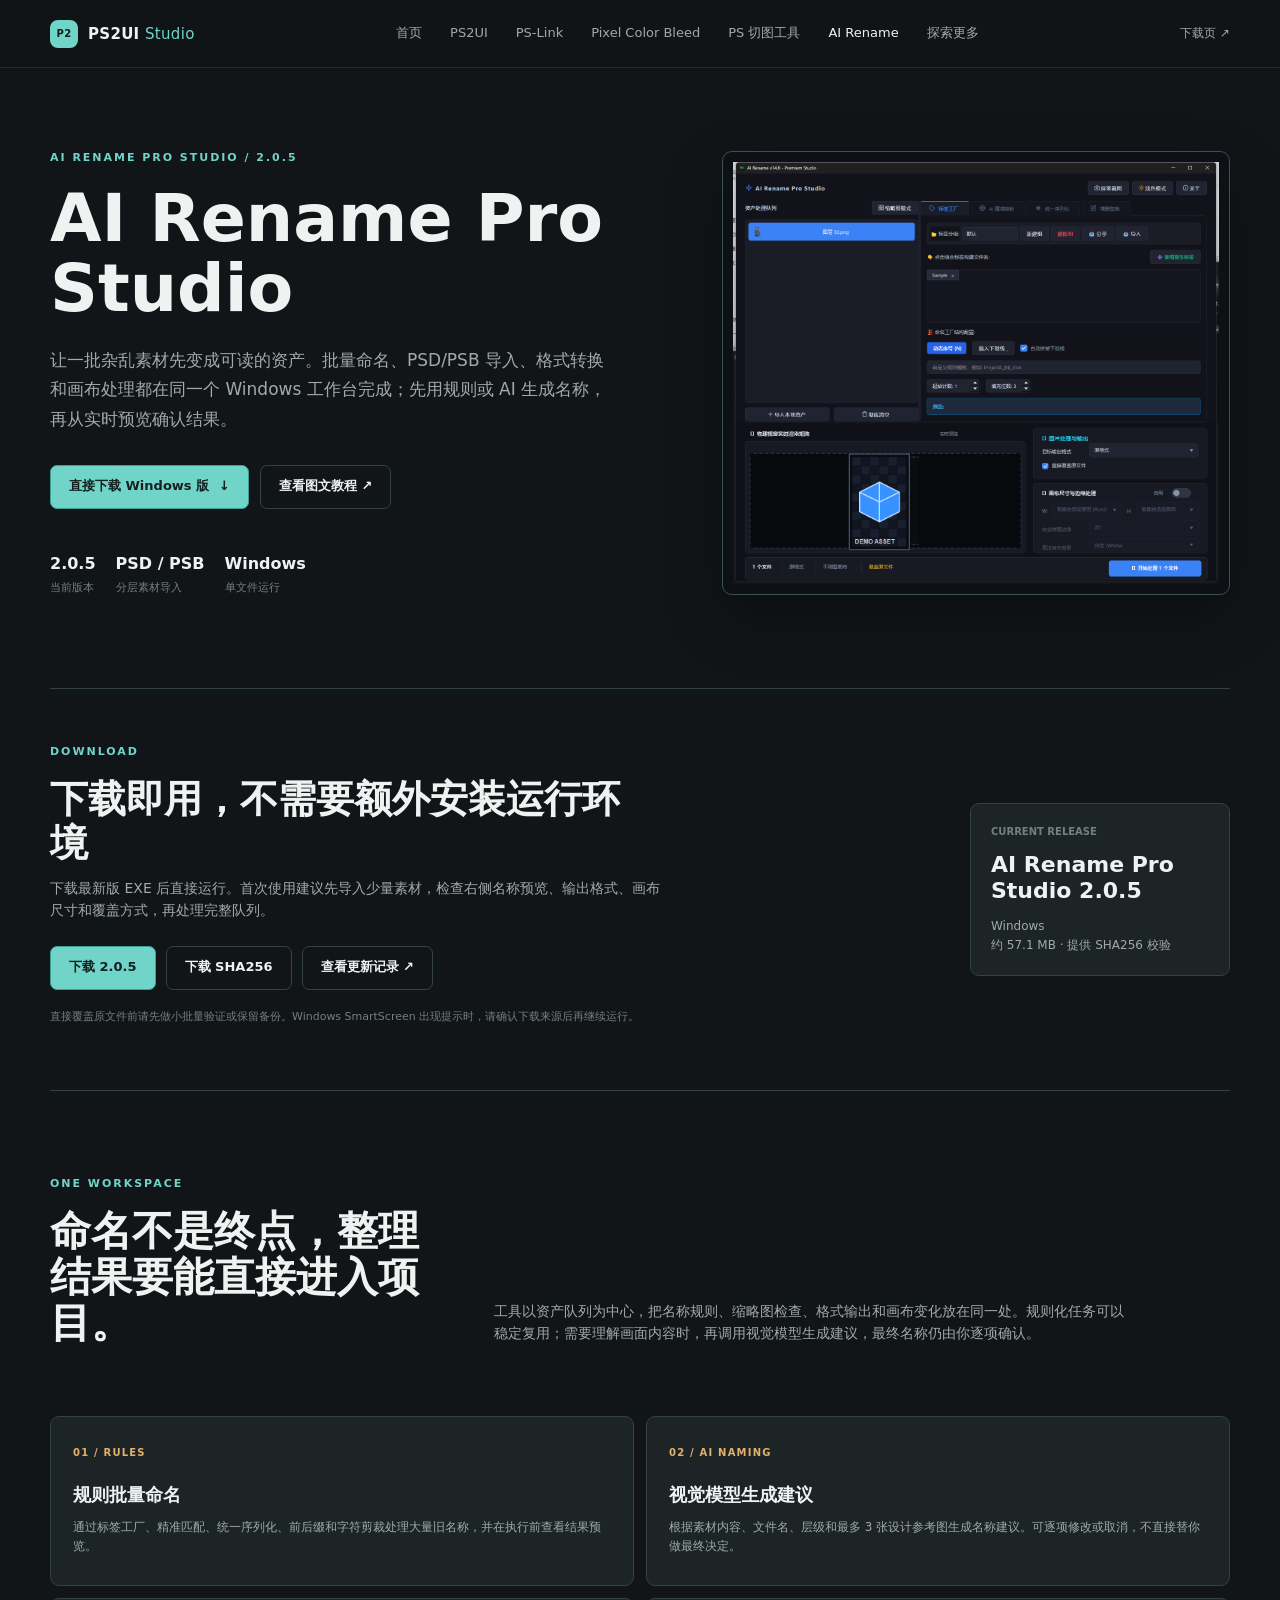
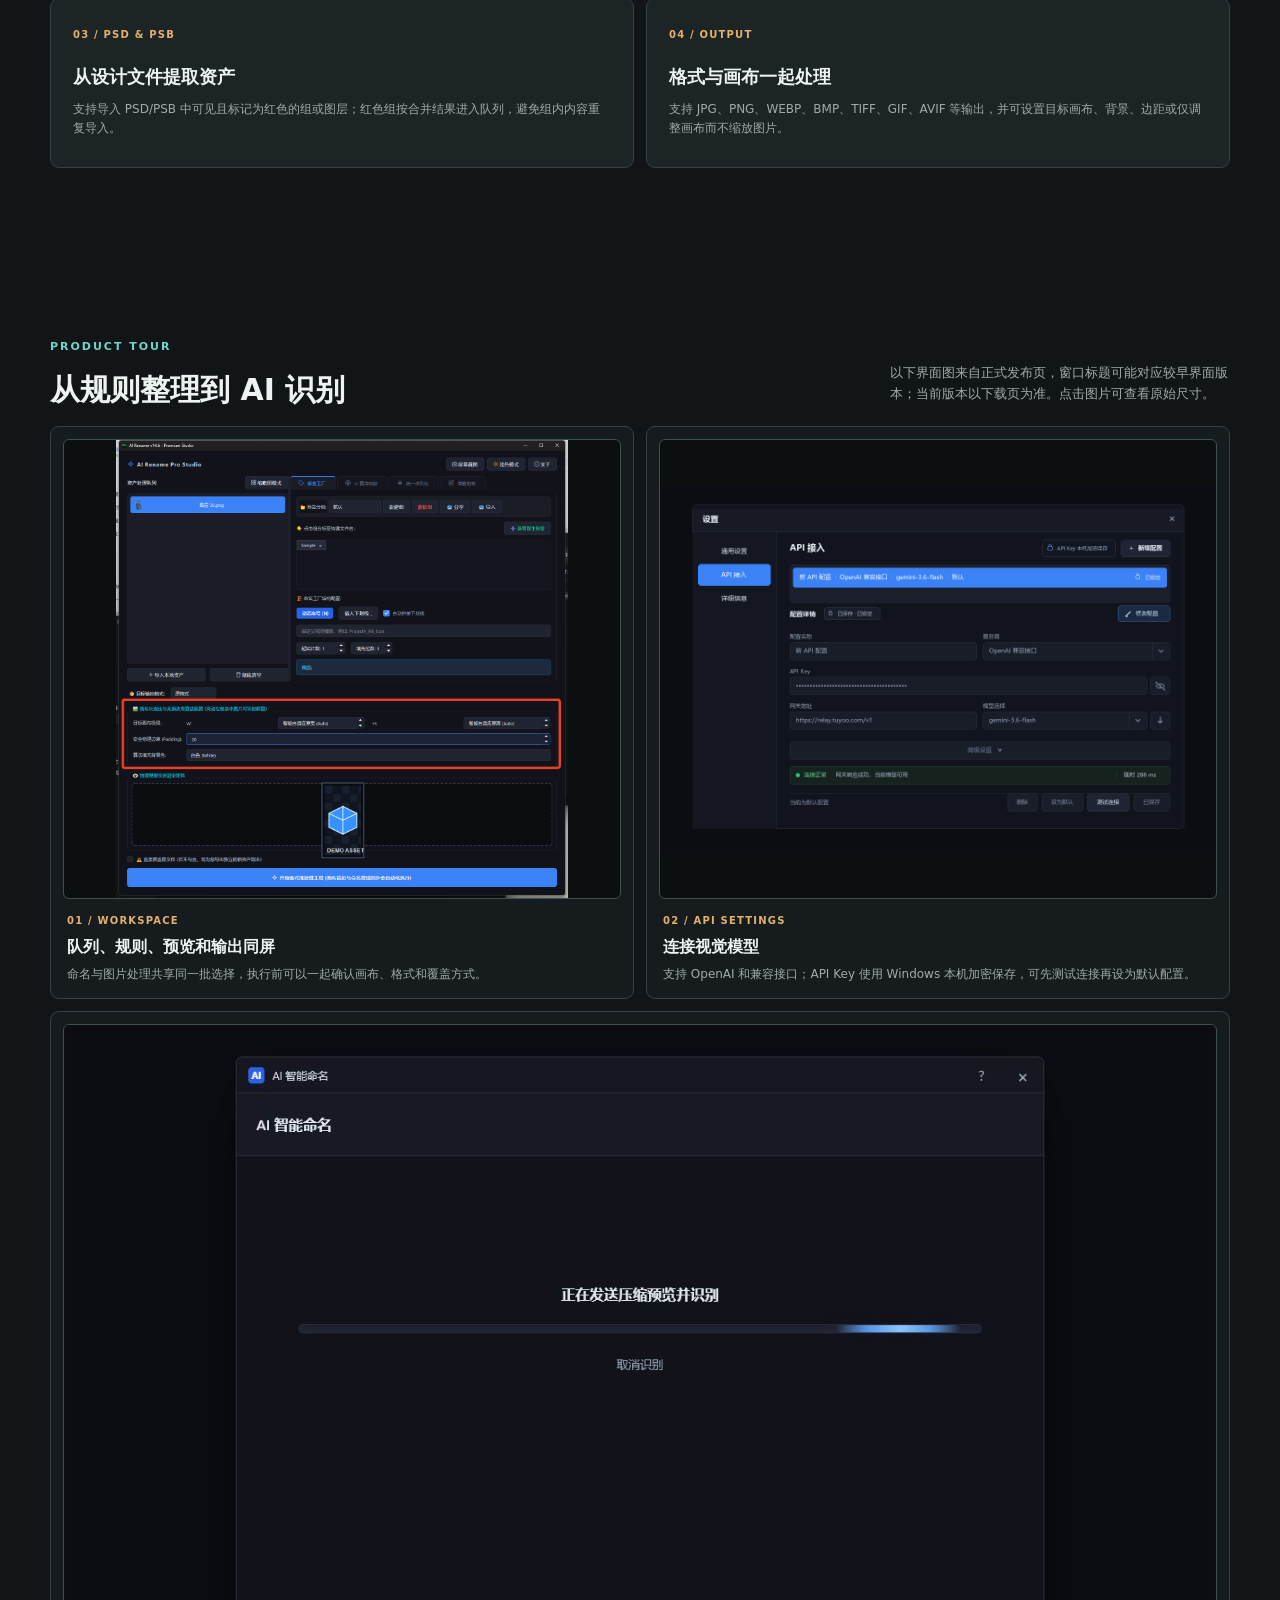
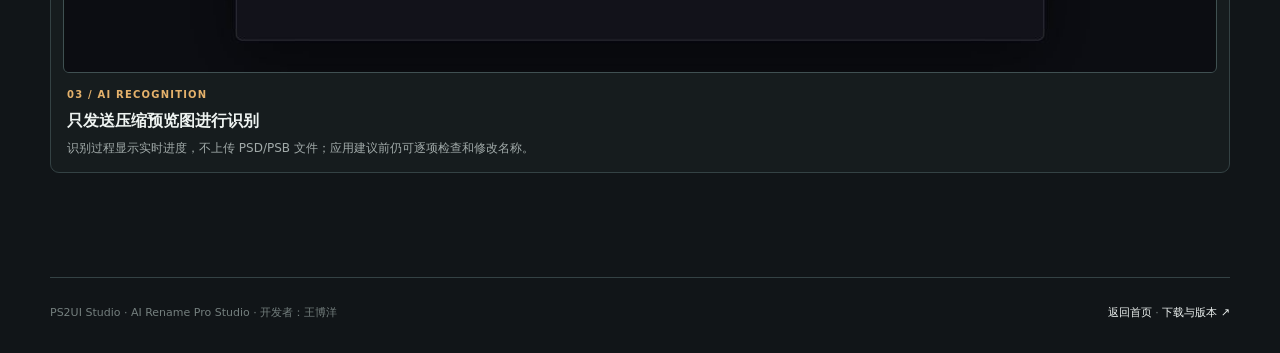
==== commit 5623a73b: "feat: add product portal homepage" ====
--- a/ai-rename.html
+++ b/ai-rename.html
@@ -12,10 +12,13 @@
     <header class="site-header">
       <a class="wordmark" href="./" aria-label="PS2UI Studio 首页"><span class="wordmark-mark">P2</span><span>PS2UI <em>Studio</em></span></a>
       <nav class="site-nav" aria-label="主导航">
-        <a href="./">PS2UI</a>
+        <a href="./">首页</a>
+        <a href="https://homer79980.github.io/PS2UI/">PS2UI</a>
         <a href="./ps-link.html">PS-Link</a>
         <a href="./pixel-color-bleed.html">Pixel Color Bleed</a>
+        <a href="./ps-slicer.html">PS 切图工具</a>
         <a class="current" href="./ai-rename.html" aria-current="page">AI Rename</a>
+        <a href="https://leowalker023.github.io/lnspiration/" target="_blank" rel="noreferrer">探索更多</a>
       </nav>
       <a class="header-link" href="https://github.com/LeoWalker023/AI-Rename-Pro-Studio-Releases/releases/latest" target="_blank" rel="noreferrer">下载页 <span aria-hidden="true">↗</span></a>
     </header>
@@ -65,6 +68,6 @@
       </section>
     </main>
 
-    <footer class="site-footer section-shell"><span>PS2UI Studio · AI Rename Pro Studio · 开发者：王博洋</span><span><a href="./">返回 PS2UI</a> · <a href="https://github.com/LeoWalker023/AI-Rename-Pro-Studio-Releases/releases/latest" target="_blank" rel="noreferrer">下载与版本 ↗</a></span></footer>
+    <footer class="site-footer section-shell"><span>PS2UI Studio · AI Rename Pro Studio · 开发者：王博洋</span><span><a href="./">返回首页</a> · <a href="https://github.com/LeoWalker023/AI-Rename-Pro-Studio-Releases/releases/latest" target="_blank" rel="noreferrer">下载与版本 ↗</a></span></footer>
   </body>
 </html>
--- a/styles.css
+++ b/styles.css
@@ -180,9 +180,9 @@
 .tool-page-visual img { display: block; width: 100%; height: 100%; object-fit: contain; }
 .tool-page-visual:not(.pixel-bleed-visual) img { width: auto; max-width: 100%; max-height: 590px; }
 .pixel-bleed-visual { min-height: 500px; padding: 18px; background: #0f1415; }
-.ai-rename-visual { padding: 10px; background: #0d1015; }
-.ai-rename-visual a { display: flex; align-items: center; justify-content: center; width: 100%; height: 100%; }
-.ai-rename-download { grid-template-columns: minmax(0, 1fr) 260px; }
+.ps-slicer-visual { align-items: center; padding: 14px; background: #0d1015; }
+.ps-slicer-visual a { display: flex; align-items: center; justify-content: center; width: 100%; height: 100%; }
+.ps-slicer-visual img { width: 100% !important; max-width: 100% !important; max-height: 590px; object-fit: contain; }
 .download-spec { display: grid; gap: 12px; padding: 20px; border: 1px solid var(--line); border-radius: 9px; background: var(--surface); }
 .download-spec span { color: var(--quiet); font-size: 10px; font-weight: 700; letter-spacing: 0; }
 .download-spec strong { font-size: 22px; line-height: 1.2; }
@@ -210,6 +210,61 @@
 .ps-link-gallery .panel-shot-image img { width: 100%; height: 100%; object-fit: contain; }
 .ps-link-gallery .panel-shot-wide { grid-column: 1 / -1; }
 .ps-link-gallery .panel-shot-wide .panel-shot-image { height: 520px; }
+.ps-slicer-showcase { padding-top: 20px; padding-bottom: 104px; }
+.ps-slicer-gallery { grid-template-columns: repeat(3, minmax(0, 1fr)); margin-bottom: 0; }
+.ps-slicer-gallery .panel-shot-image { align-items: center; height: 370px; }
+.ps-slicer-gallery .panel-shot-image a { align-items: center; }
+.ps-slicer-gallery .panel-shot-image img { width: 100%; height: 100%; object-fit: contain; }
+.ps-slicer-demos { padding-top: 20px; padding-bottom: 74px; }
+.ps-slicer-demo-grid { display: grid; grid-template-columns: repeat(2, minmax(0, 1fr)); gap: 12px; }
+.ps-slicer-demo { overflow: hidden; min-width: 0; border: 1px solid var(--line); border-radius: 9px; background: var(--surface); }
+.ps-slicer-demo video { display: block; width: 100%; aspect-ratio: 5 / 3; background: #0b0f10; object-fit: contain; }
+.ps-slicer-demo-copy { display: flex; flex-direction: column; align-items: flex-start; gap: 6px; padding: 16px 18px 18px; }
+.ps-slicer-demo-copy h3 { margin: 3px 0 0; font-size: 18px; }
+.ps-slicer-demo-copy p { margin: 0; color: var(--muted); font-size: 12px; }
+.video-download { margin-top: 4px; color: var(--teal); font-size: 12px; text-decoration: none; }
+.video-download:hover { color: var(--ink); }
+
+/* Product portal */
+.home-page .eyebrow { letter-spacing: 0; }
+.home-hero { display: grid; grid-template-columns: minmax(0, .82fr) minmax(520px, 1.18fr); align-items: center; gap: 64px; min-height: 680px; padding-top: 58px; padding-bottom: 44px; }
+.home-hero-copy { min-width: 0; }
+.home-hero h1 { margin-bottom: 18px; font-size: clamp(54px, 7vw, 94px); line-height: .96; }
+.home-hero-lead { max-width: 520px; margin-bottom: 28px; color: var(--muted); font-size: 18px; line-height: 1.75; }
+.home-showcase { display: grid; grid-template-columns: minmax(0, 1.6fr) minmax(132px, .4fr); grid-template-rows: repeat(2, minmax(0, 1fr)); gap: 10px; min-width: 0; height: 470px; }
+.home-shot { position: relative; overflow: hidden; min-width: 0; min-height: 0; margin: 0; border: 1px solid #405052; border-radius: 7px; background: #0b0f10; box-shadow: 0 22px 48px rgba(0, 0, 0, .24); }
+.home-shot-wide { grid-row: 1 / -1; }
+.home-shot img { display: block; width: 100%; height: 100%; object-fit: contain; }
+.home-shot-wide img { object-fit: cover; object-position: center; }
+.home-shot figcaption { position: absolute; right: 10px; bottom: 10px; left: 10px; padding: 7px 9px; border: 1px solid rgba(238, 243, 241, .14); border-radius: 5px; color: #f5f7f6; background: rgba(11, 15, 16, .88); font-size: 10px; font-weight: 700; }
+.home-hero-meta { grid-column: 1 / -1; display: grid; grid-template-columns: .7fr 1fr 1.6fr; margin-top: 2px; padding-top: 18px; border-top: 1px solid var(--line); color: var(--quiet); font-size: 11px; }
+.home-hero-meta span { padding-right: 20px; }
+.home-hero-meta span + span { padding-left: 20px; border-left: 1px solid var(--line); }
+.home-hero-meta strong { display: block; margin-bottom: 2px; color: var(--ink); font-size: 14px; }
+
+.home-products { padding-top: 102px; padding-bottom: 110px; }
+.home-section-heading { align-items: end; margin-bottom: 42px; }
+.home-section-heading h2 { max-width: 620px; }
+.home-product-grid { display: grid; grid-template-columns: repeat(2, minmax(0, 1fr)); gap: 14px; }
+.home-product-card { display: grid; grid-template-columns: minmax(220px, .92fr) minmax(0, 1.08fr); min-height: 340px; overflow: hidden; border: 1px solid var(--line); border-radius: 7px; background: var(--surface); }
+.home-product-card:hover { border-color: #50706e; background: var(--surface-2); }
+.home-product-featured { border-color: #4e7773; background: #1c2b2a; }
+.home-product-visual { display: flex; align-items: center; justify-content: center; min-width: 0; min-height: 0; overflow: hidden; padding: 18px; border-right: 1px solid var(--line); background: #0c1112; }
+.home-product-visual-light { background: #e9eeec; }
+.home-product-visual img { display: block; width: 100%; height: 100%; max-height: 304px; object-fit: contain; transition: transform .25s ease; }
+.home-product-card:hover .home-product-visual img { transform: scale(1.018); }
+.home-product-wide { grid-column: 1 / -1; grid-template-columns: minmax(300px, .62fr) minmax(0, 1.38fr); }
+.home-product-wide .home-product-visual img { max-height: 320px; }
+.home-product-body { display: flex; flex-direction: column; min-width: 0; padding: 24px; }
+.home-product-topline { display: flex; align-items: center; justify-content: space-between; gap: 14px; color: var(--quiet); font-size: 10px; }
+.home-product-topline strong { color: var(--amber); font-variant-numeric: tabular-nums; }
+.home-product-card h3 { margin: 50px 0 10px; font-size: 26px; line-height: 1.08; }
+.home-product-card p { margin-bottom: 24px; color: var(--muted); font-size: 12px; }
+.home-product-card .text-link { margin-top: auto; }
+
+.ai-rename-visual { padding: 10px; background: #0d1015; }
+.ai-rename-visual a { display: flex; align-items: center; justify-content: center; width: 100%; height: 100%; }
+.ai-rename-download { grid-template-columns: minmax(0, 1fr) 260px; }
 .ai-rename-showcase { padding-top: 20px; padding-bottom: 104px; }
 .ai-rename-gallery { grid-template-columns: repeat(2, minmax(0, 1fr)); margin-bottom: 0; }
 .ai-rename-gallery .panel-shot-image { align-items: center; height: 460px; }
@@ -218,15 +273,40 @@
 .ai-rename-gallery .panel-shot-wide { grid-column: 1 / -1; }
 .ai-rename-gallery .panel-shot-wide .panel-shot-image { height: auto; aspect-ratio: 16 / 9; }
 
+.home-task-band { border-top: 1px solid var(--line); border-bottom: 1px solid var(--line); background: var(--band); }
+.home-task-inner { display: grid; grid-template-columns: minmax(220px, .65fr) minmax(0, 1.35fr); gap: 72px; padding-top: 82px; padding-bottom: 82px; }
+.home-task-intro h2 { max-width: 320px; margin-bottom: 0; font-size: clamp(30px, 3.4vw, 48px); line-height: 1.1; }
+.home-task-list { border-top: 1px solid var(--line); }
+.home-task-list a { display: grid; grid-template-columns: 34px minmax(0, 1fr) minmax(130px, .55fr) 24px; align-items: center; gap: 14px; min-height: 72px; border-bottom: 1px solid var(--line); }
+.home-task-list a:hover { color: var(--teal); }
+.home-task-list span { color: var(--amber); font-size: 10px; font-variant-numeric: tabular-nums; }
+.home-task-list strong { color: var(--ink); font-size: 14px; }
+.home-task-list em { color: var(--muted); font-size: 11px; font-style: normal; }
+.home-task-list b { color: var(--quiet); font-weight: 500; }
+.home-task-list a:hover b { color: var(--teal); transform: translateX(3px); }
+
+.home-explore { display: flex; align-items: end; justify-content: space-between; gap: 42px; padding-top: 92px; padding-bottom: 92px; }
+.home-explore h2 { margin-bottom: 10px; font-size: clamp(30px, 3.4vw, 48px); line-height: 1.1; }
+.home-explore p:not(.eyebrow) { margin-bottom: 0; color: var(--muted); font-size: 13px; }
+
 .site-footer { display: flex; justify-content: space-between; gap: 24px; padding-top: 26px; padding-bottom: 32px; border-top: 1px solid var(--line); color: var(--quiet); font-size: 11px; }
 .site-footer a { color: var(--ink); text-decoration: none; }
 .site-footer a:hover { color: var(--teal); }
 
 @media (max-width: 900px) {
+  .home-hero { grid-template-columns: 1fr; gap: 38px; min-height: auto; padding-top: 62px; }
+  .home-hero-copy { max-width: 680px; }
+  .home-showcase { height: 500px; }
+  .home-product-card { grid-template-columns: 1fr; }
+  .home-product-wide { grid-column: auto; }
+  .home-product-visual { min-height: 300px; border-right: 0; border-bottom: 1px solid var(--line); }
+  .home-product-card h3 { margin-top: 30px; }
+  .home-task-inner { grid-template-columns: 1fr; gap: 34px; }
   .hero { grid-template-columns: 1fr; gap: 42px; min-height: auto; padding-top: 58px; }
   .hero-visual { max-width: 680px; }
   .tool-page-hero { grid-template-columns: 1fr; gap: 42px; min-height: auto; padding-top: 58px; }
   .tool-page-visual { max-width: 620px; }
+  .ai-rename-download { grid-template-columns: 1fr; }
   .tool-page-visual:not(.pixel-bleed-visual) { justify-self: start; }
   .product-grid { grid-template-columns: repeat(2, minmax(0, 1fr)); }
 }
@@ -239,6 +319,28 @@
   .site-nav a { flex: 0 0 auto; padding: 10px 11px 9px; border-bottom: 2px solid transparent; white-space: nowrap; }
   .site-nav a.current { border-bottom-color: var(--teal); }
   .header-link { margin-left: auto; }
+  .home-hero { gap: 30px; padding-top: 46px; padding-bottom: 34px; }
+  .home-hero h1 { font-size: 50px; }
+  .home-hero-lead { font-size: 15px; }
+  .home-showcase { grid-template-columns: 1fr 112px; height: 330px; }
+  .home-shot figcaption { right: 6px; bottom: 6px; left: 6px; padding: 5px 6px; font-size: 9px; }
+  .home-hero-meta { grid-template-columns: 1fr; }
+  .home-hero-meta span { padding: 8px 0; }
+  .home-hero-meta span + span { padding-left: 0; border-top: 1px solid var(--line); border-left: 0; }
+  .home-products { padding-top: 68px; padding-bottom: 72px; }
+  .home-product-grid { grid-template-columns: 1fr; }
+  .home-product-visual { min-height: 280px; }
+  .home-product-body { padding: 22px; }
+  .home-product-card h3 { margin-top: 28px; }
+  .ai-rename-gallery { grid-template-columns: 1fr; }
+  .ai-rename-gallery .panel-shot-wide { grid-column: auto; }
+  .ai-rename-gallery .panel-shot-image, .ai-rename-gallery .panel-shot-wide .panel-shot-image { height: auto; min-height: 260px; aspect-ratio: 4 / 3; }
+  .home-task-inner { gap: 28px; padding-top: 58px; padding-bottom: 58px; }
+  .home-task-list a { grid-template-columns: 28px minmax(0, 1fr) 20px; min-height: 78px; }
+  .home-task-list em { grid-column: 2; }
+  .home-task-list b { grid-column: 3; grid-row: 1 / span 2; }
+  .home-explore { display: block; padding-top: 64px; padding-bottom: 64px; }
+  .home-explore .button { margin-top: 24px; }
   h1 { font-size: 42px; }
   .hero-lead { font-size: 15px; }
   .hero-facts { gap: 14px; }
@@ -247,7 +349,6 @@
   .visual-stage { padding: 24px 18px; }
   .tool-page-visual { max-height: 560px; }
   .pixel-bleed-visual { min-height: 380px; padding: 12px; }
-  .ai-rename-download { grid-template-columns: 1fr; }
   .tool-download { grid-template-columns: 1fr; gap: 28px; padding-top: 40px; padding-bottom: 40px; }
   .qr-panel { justify-self: start; }
   .tool-detail-grid { grid-template-columns: 1fr; padding-top: 46px; padding-bottom: 68px; }
@@ -271,9 +372,9 @@
   .ps-link-gallery { grid-template-columns: 1fr; }
   .ps-link-gallery .panel-shot-wide { grid-column: auto; }
   .ps-link-gallery .panel-shot-image, .ps-link-gallery .panel-shot-wide .panel-shot-image { height: min(620px, 150vw); }
-  .ai-rename-gallery { grid-template-columns: 1fr; }
-  .ai-rename-gallery .panel-shot-wide { grid-column: auto; }
-  .ai-rename-gallery .panel-shot-image, .ai-rename-gallery .panel-shot-wide .panel-shot-image { height: auto; min-height: 260px; aspect-ratio: 4 / 3; }
+  .ps-slicer-gallery { grid-template-columns: 1fr; }
+  .ps-slicer-gallery .panel-shot-image { height: auto; min-height: 260px; aspect-ratio: 4 / 3; }
+  .ps-slicer-demo-grid { grid-template-columns: 1fr; }
   .product-grid, .guide-grid { grid-template-columns: 1fr; }
   .workflow-line { grid-template-columns: 1fr; }
   .workflow-step, .workflow-step + .workflow-step { min-height: auto; padding: 22px 0; border-right: 0; border-bottom: 1px solid var(--line); }
